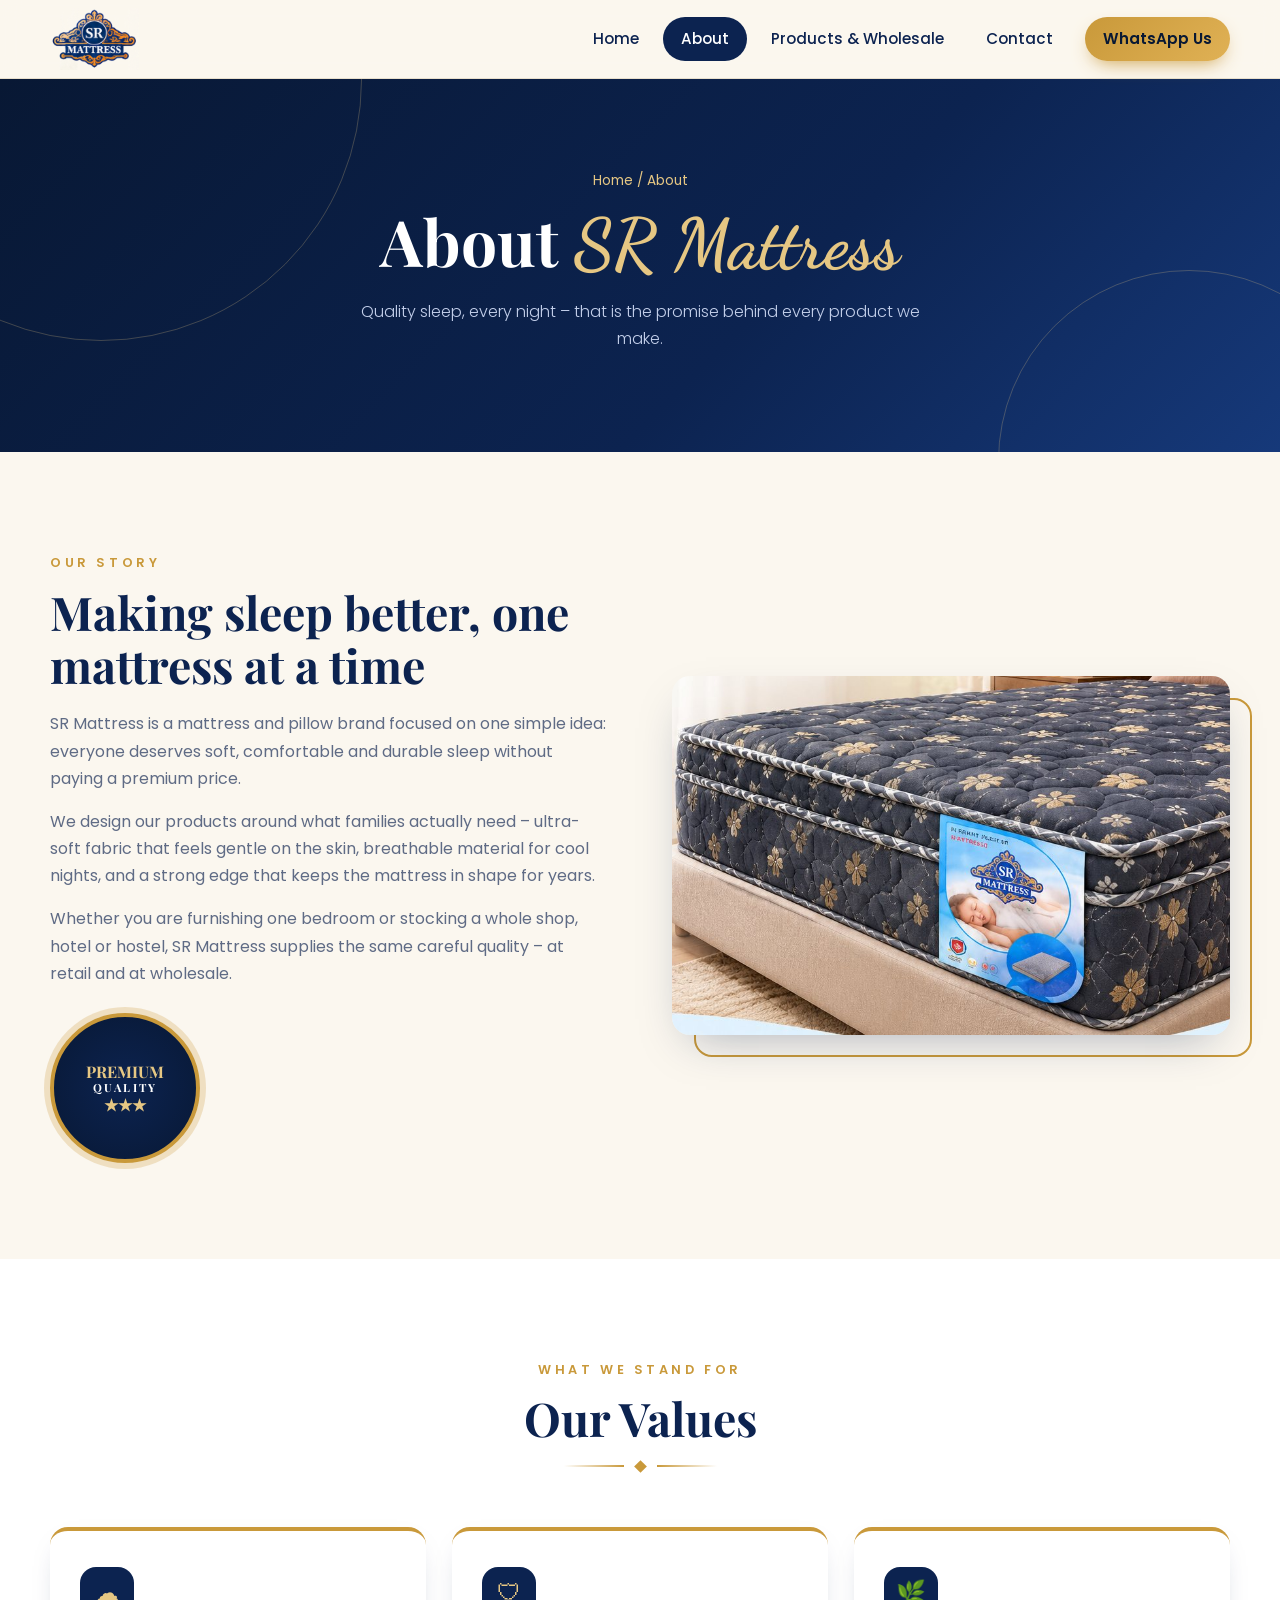
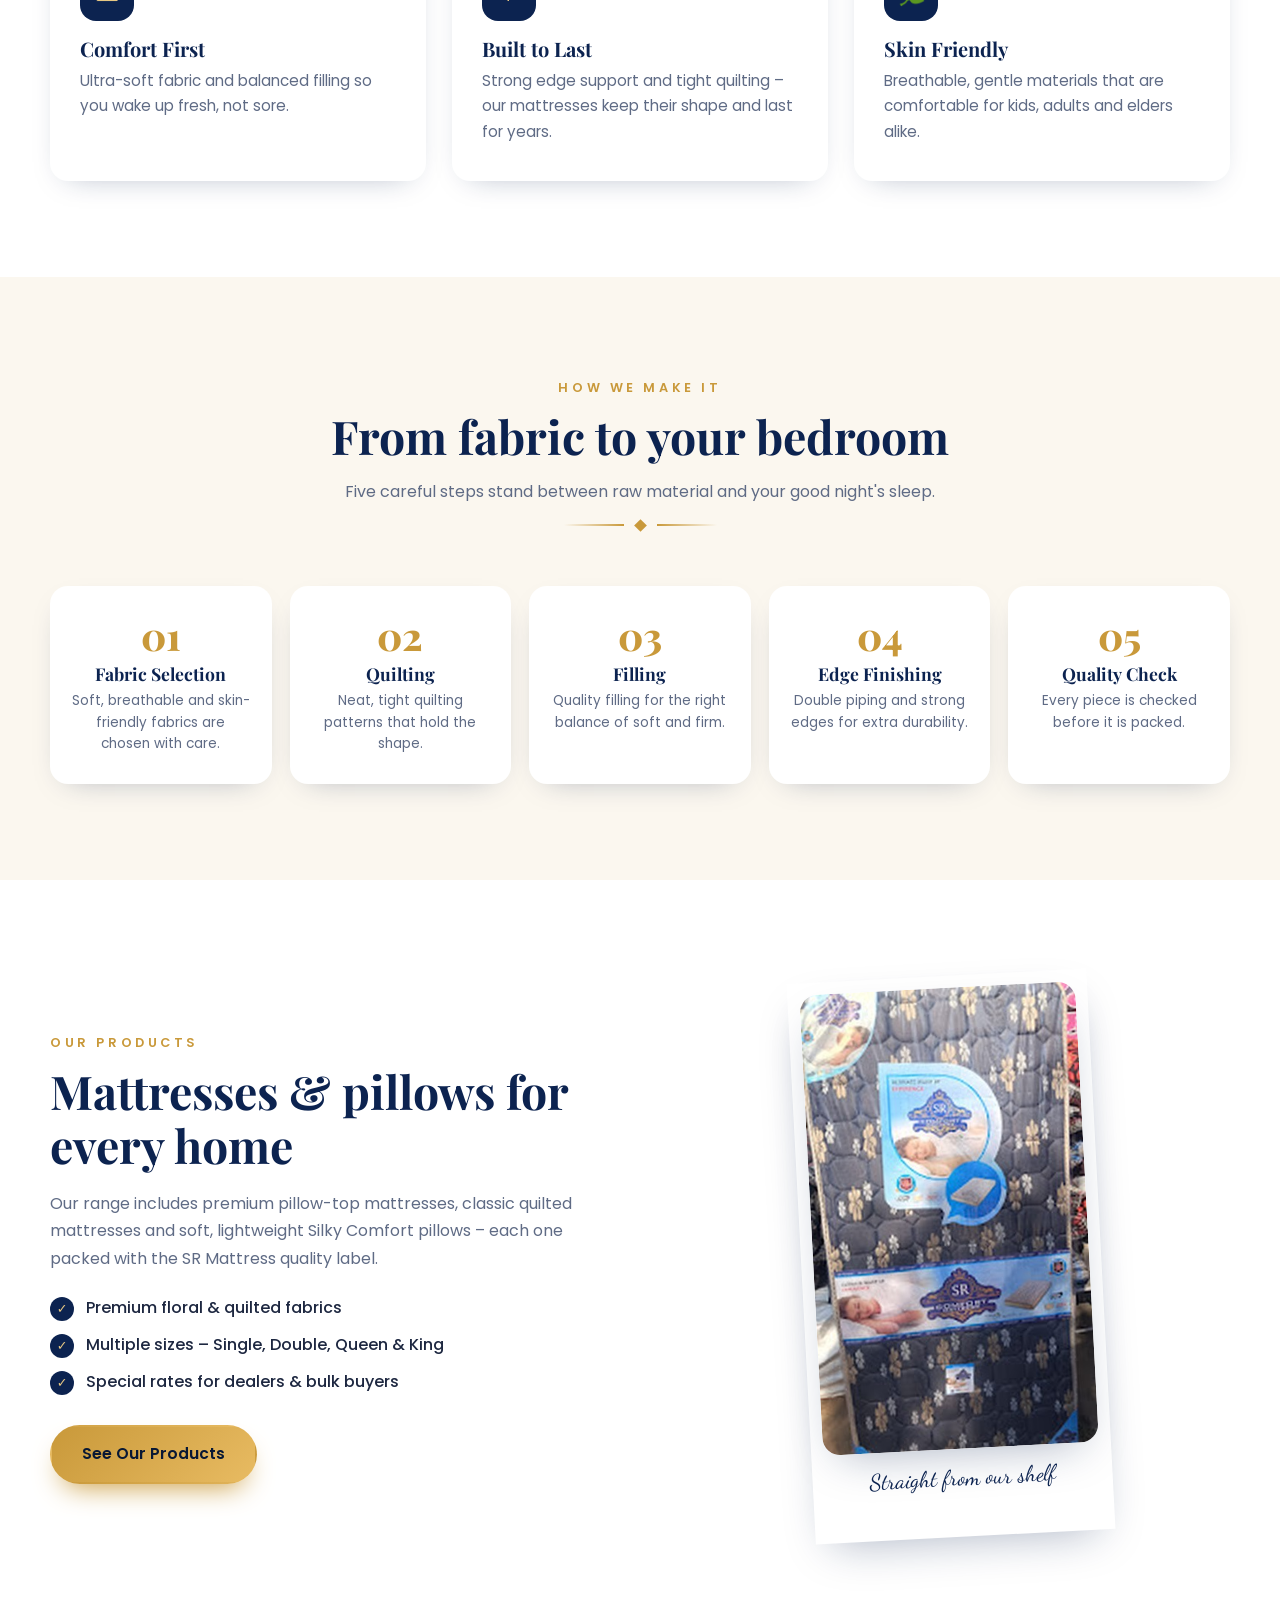
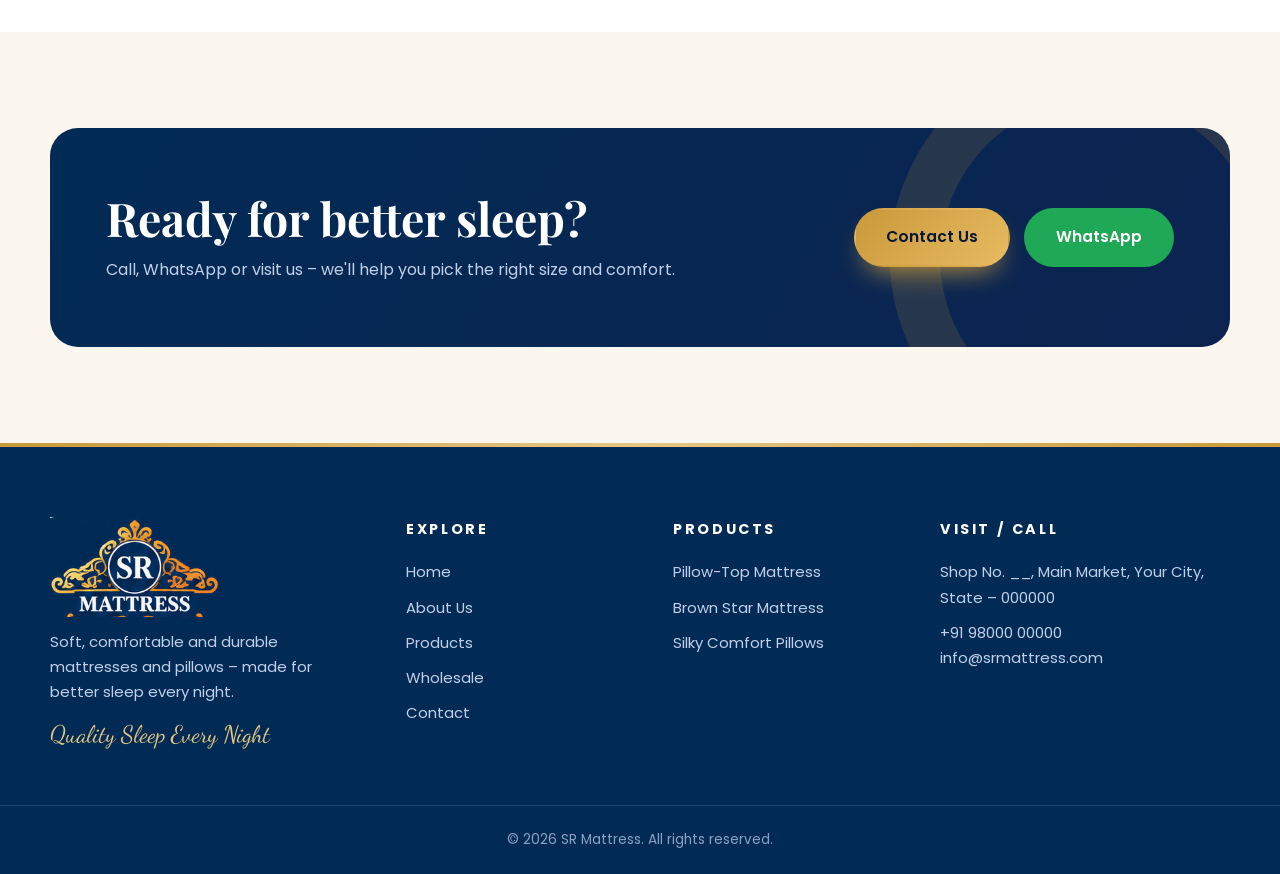
==== about.html @ 948c5c3d "FC" ====
<!DOCTYPE html>
<html lang="en">
 <head>
  <meta charset="utf-8"/>
  <meta content="width=device-width,initial-scale=1" name="viewport"/>
  <title>
   About Us &ndash; SR Mattress
  </title>
  <meta content="About SR Mattress &ndash; our story, values and how we make mattresses and pillows." name="description"/>
  <link href="style.css" rel="stylesheet"/>
 </head>
 <body>
  <header class="site-header">
   <div class="wrap nav">
    <a aria-label="SR Mattress home" class="brand" href="index.html">
     <img alt="SR Mattress" src="img/logo-light.png"/>
    </a>
    <input aria-label="Toggle menu" id="nav-toggle" type="checkbox"/>
    <label class="burger" for="nav-toggle">
     <span>
     </span>
     <span>
     </span>
     <span>
     </span>
    </label>
    <nav class="menu">
     <a href="index.html">
      Home
     </a>
     <a class="active" href="about.html">
      About
     </a>
     <a href="products.html">
      Products &amp; Wholesale
     </a>
     <a href="contact.html">
      Contact
     </a>
     <a class="cta" href="https://wa.me/919800000000?text=Hello%20SR%20Mattress" rel="noopener" target="_blank">
      WhatsApp Us
     </a>
    </nav>
   </div>
  </header>
  <section class="page-hero">
   <div class="wrap">
    <div class="crumbs">
     Home / About
    </div>
    <h1>
     About
     <span class="script" style="font-size:1.1em;color:var(--gold-soft)">
      SR Mattress
     </span>
    </h1>
    <p>
     Quality sleep, every night &ndash; that is the promise behind every product we make.
    </p>
   </div>
  </section>
  <section class="section">
   <div class="wrap split">
    <div class="reveal">
     <span class="eyebrow">
      Our Story
     </span>
     <h2>
      Making sleep better, one mattress at a time
     </h2>
     <p>
      SR Mattress is a mattress and pillow brand focused on one simple idea: everyone deserves soft, comfortable and durable sleep without paying a premium price.
     </p>
     <p>
      We design our products around what families actually need &ndash; ultra-soft fabric that feels gentle on the skin, breathable material for cool nights, and a strong edge that keeps the mattress in shape for years.
     </p>
     <p>
      Whether you are furnishing one bedroom or stocking a whole shop, hotel or hostel, SR Mattress supplies the same careful quality &ndash; at retail and at wholesale.
     </p>
     <div class="seal">
      <div>
       PREMIUM
       <span>
        QUALITY
       </span>
       &starf;&starf;&starf;
      </div>
     </div>
    </div>
    <div class="split-img reveal">
     <img alt="SR Mattress navy mattress" src="img/navy-mattress.jpg"/>
    </div>
   </div>
  </section>
  <section class="section" style="background:var(--paper)">
   <div class="wrap">
    <div class="section-head">
     <span class="eyebrow">
      What We Stand For
     </span>
     <h2>
      Our Values
     </h2>
     <div class="divider">
      <i>
      </i>
     </div>
    </div>
    <div class="values">
     <div class="value reveal">
      <div class="ic">
       ☁
      </div>
      <h3>
       Comfort First
      </h3>
      <p>
       Ultra-soft fabric and balanced filling so you wake up fresh, not sore.
      </p>
     </div>
     <div class="value reveal">
      <div class="ic">
       🛡
      </div>
      <h3>
       Built to Last
      </h3>
      <p>
       Strong edge support and tight quilting &ndash; our mattresses keep their shape and last for years.
      </p>
     </div>
     <div class="value reveal">
      <div class="ic">
       🌿
      </div>
      <h3>
       Skin Friendly
      </h3>
      <p>
       Breathable, gentle materials that are comfortable for kids, adults and elders alike.
      </p>
     </div>
    </div>
   </div>
  </section>
  <section class="section">
   <div class="wrap">
    <div class="section-head">
     <span class="eyebrow">
      How We Make It
     </span>
     <h2>
      From fabric to your bedroom
     </h2>
     <p>
      Five careful steps stand between raw material and your good night's sleep.
     </p>
     <div class="divider">
      <i>
      </i>
     </div>
    </div>
    <div class="steps">
     <div class="step reveal">
      <h3>
       Fabric Selection
      </h3>
      <p>
       Soft, breathable and skin-friendly fabrics are chosen with care.
      </p>
     </div>
     <div class="step reveal">
      <h3>
       Quilting
      </h3>
      <p>
       Neat, tight quilting patterns that hold the shape.
      </p>
     </div>
     <div class="step reveal">
      <h3>
       Filling
      </h3>
      <p>
       Quality filling for the right balance of soft and firm.
      </p>
     </div>
     <div class="step reveal">
      <h3>
       Edge Finishing
      </h3>
      <p>
       Double piping and strong edges for extra durability.
      </p>
     </div>
     <div class="step reveal">
      <h3>
       Quality Check
      </h3>
      <p>
       Every piece is checked before it is packed.
      </p>
     </div>
    </div>
   </div>
  </section>
  <section class="section" style="background:var(--paper)">
   <div class="wrap split rev">
    <div class="split-img">
     <figure class="photo-frame">
      <img alt="SR Mattress products at the shop" src="img/shop-photo.jpg"/>
      <figcaption>
       Straight from our shelf
      </figcaption>
     </figure>
    </div>
    <div class="reveal">
     <span class="eyebrow">
      Our Products
     </span>
     <h2>
      Mattresses &amp; pillows for every home
     </h2>
     <p>
      Our range includes premium pillow-top mattresses, classic quilted mattresses and soft, lightweight Silky Comfort pillows &ndash; each one packed with the SR Mattress quality label.
     </p>
     <ul class="checks">
      <li>
       Premium floral &amp; quilted fabrics
      </li>
      <li>
       Multiple sizes &ndash; Single, Double, Queen &amp; King
      </li>
      <li>
       Special rates for dealers &amp; bulk buyers
      </li>
     </ul>
     <a class="btn btn-gold" href="products.html">
      See Our Products
     </a>
    </div>
   </div>
  </section>
  <section class="section" style="padding-bottom:0">
   <div class="wrap">
    <div class="cta-band reveal">
     <div>
      <h2>
       Ready for better sleep?
      </h2>
      <p>
       Call, WhatsApp or visit us &ndash; we'll help you pick the right size and comfort.
      </p>
     </div>
     <div class="actions">
      <a class="btn btn-gold" href="contact.html">
       Contact Us
      </a>
      <a class="btn btn-wa" href="https://wa.me/919800000000" rel="noopener" target="_blank">
       WhatsApp
      </a>
     </div>
    </div>
   </div>
  </section>
  <footer class="site-footer">
   <div class="wrap foot">
    <div>
     <img alt="SR Mattress" src="img/logo-dark.png"/>
     <p>
      Soft, comfortable and durable mattresses and pillows &ndash; made for better sleep every night.
     </p>
     <div class="script-line">
      Quality Sleep Every Night
     </div>
    </div>
    <div>
     <h4>
      Explore
     </h4>
     <ul>
      <li>
       <a href="index.html">
        Home
       </a>
      </li>
      <li>
       <a href="about.html">
        About Us
       </a>
      </li>
      <li>
       <a href="products.html">
        Products
       </a>
      </li>
      <li>
       <a href="products.html#wholesale">
        Wholesale
       </a>
      </li>
      <li>
       <a href="contact.html">
        Contact
       </a>
      </li>
     </ul>
    </div>
    <div>
     <h4>
      Products
     </h4>
     <ul>
      <li>
       <a href="products.html">
        Pillow-Top Mattress
       </a>
      </li>
      <li>
       <a href="products.html">
        Brown Star Mattress
       </a>
      </li>
      <li>
       <a href="products.html">
        Silky Comfort Pillows
       </a>
      </li>
     </ul>
    </div>
    <div>
     <h4>
      Visit / Call
     </h4>
     <p>
      Shop No. __, Main Market, Your City, State &ndash; 000000
     </p>
     <p style="margin-top:10px">
      <a href="tel:+919800000000">
       +91 98000 00000
      </a>
      <br/>
      <a href="mailto:info@srmattress.com">
       info@srmattress.com
      </a>
     </p>
    </div>
   </div>
   <div class="copy">
    &copy; 2026 SR Mattress. All rights reserved.
   </div>
  </footer>
 </body>
</html>
---- style.css ----
@import url('https://fonts.googleapis.com/css2?family=Dancing+Script:wght@600;700&family=Playfair+Display:wght@600;700;800&family=Poppins:wght@300;400;500;600&display=swap');

:root
{
        --navy:#0c2350;
        --navy-deep:#012b55;
        --navy-ink:#081834;
        --gold:#c9993a;
        --gold-soft:#e6c783;
        --cream:#fbf7ef;
        --paper:#ffffff;
        --text:#1d2740;
        --muted:#5f6b85;
        --line:#e8dfcc;
        --radius:18px;
        --shadow:0 18px 45px -18px rgba(12,35,80,.35);
        --head:'Playfair Display',Georgia,serif;
        --script:'Dancing Script',cursive;
        --body:'Poppins',system-ui,sans-serif;
}
*
{
        box-sizing:border-box;
        margin:0;
        padding:0;
}
html
{
        scroll-behavior:smooth;
}
body
{
        font-family:var(--body);
        color:var(--text);
        background:var(--cream);
        line-height:1.7;
        -webkit-font-smoothing:antialiased;
}
img,video
{
        max-width:100%;
        display:block;
}
a
{
        color:inherit;
        text-decoration:none;
}
ul
{
        list-style:none;
}
.wrap
{
        width:min(1180px,100% - 40px);
        margin-inline:auto;
}
/* ---------- Header / Nav (checkbox hack, no JS) ---------- */
.site-header
{
        position:sticky;
        top:0;
        z-index:50;
        background:rgba(251,247,239,.94);
        backdrop-filter:blur(10px);
        border-bottom:1px solid var(--line);
}
.nav
{
        display:flex;
        align-items:center;
        justify-content:space-between;
        height:78px;
}
.brand img
{
        height:62px;
        width:auto;
}
.menu
{
        display:flex;
        align-items:center;
        gap:6px;
}
.menu a
{
        padding:9px 18px;
        border-radius:99px;
        font-weight:500;
        font-size:.95rem;
        color:var(--navy);
        transition:.25s;
}
.menu a:hover
{
        background:rgba(201,153,58,.15);
}
.menu a.active
{
        background:var(--navy);
        color:#fff;
}
.menu a.cta
{
        background:linear-gradient(135deg,var(--gold),#e0b155);
        color:var(--navy-ink);
        font-weight:600;
        margin-left:8px;
        box-shadow:0 8px 20px -8px var(--gold);
}
.menu a.cta:hover
{
        transform:translateY(-2px);
}
#nav-toggle
{
        display:none;
}
.burger
{
        display:none;
        cursor:pointer;
        width:44px;
        height:44px;
        border-radius:12px;
        background:var(--navy);
        align-items:center;
        justify-content:center;
        flex-direction:column;
        gap:5px;
}
.burger span
{
        width:22px;
        height:2px;
        background:#fff;
        border-radius:2px;
        transition:.3s;
}
/* ---------- Buttons ---------- */
.btn
{
        display:inline-flex;
        align-items:center;
        gap:10px;
        padding:14px 30px;
        border-radius:99px;
        font-weight:600;
        font-size:.97rem;
        transition:.3s;
        border:2px solid transparent;
        cursor:pointer;
        font-family:var(--body);
}
.btn-gold
{
        background:linear-gradient(135deg,var(--gold),#e8bb62);
        color:var(--navy-ink);
        box-shadow:0 14px 28px -12px var(--gold);
}
.btn-gold:hover
{
        transform:translateY(-3px);
        box-shadow:0 20px 32px -12px var(--gold);
}
.btn-ghost
{
        border-color:rgba(255,255,255,.7);
        color:#fff;
}
.btn-ghost:hover
{
        background:#fff;
        color:var(--navy);
}
.btn-navy
{
        background:var(--navy);
        color:#fff;
}
.btn-navy:hover
{
        background:var(--navy-ink);
        transform:translateY(-3px);
}
.btn-wa
{
        background:#1fa855;
        color:#fff;
}
.btn-wa:hover
{
        background:#17924a;
        transform:translateY(-3px);
}
/* ---------- Typography helpers ---------- */
.eyebrow
{
        font-size:.8rem;
        letter-spacing:.28em;
        text-transform:uppercase;
        font-weight:600;
        color:var(--gold);
}
h1,h2,h3
{
        font-family:var(--head);
        color:var(--navy);
        line-height:1.15;
}
h2
{
        font-size:clamp(1.9rem,4vw,2.9rem);
}
.script
{
        font-family:var(--script);
        color:var(--gold);
        font-weight:700;
}
.section
{
        padding:96px 0;
}
.section-head
{
        text-align:center;
        max-width:680px;
        margin:0 auto 56px;
}
.section-head h2
{
        margin:10px 0 14px;
}
.section-head p
{
        color:var(--muted);
}
.divider
{
        display:flex;
        align-items:center;
        justify-content:center;
        gap:12px;
        margin-top:16px;
}
.divider::before,.divider::after
{
        content:"";
        width:60px;
        height:2px;
        background:linear-gradient(90deg,transparent,var(--gold));
}
.divider::after
{
        transform:scaleX(-1);
}
.divider i
{
        width:9px;
        height:9px;
        background:var(--gold);
        transform:rotate(45deg);
}
/* ---------- HOME: video hero ---------- */
.hero
{
        position:relative;
        min-height:calc(100svh - 78px);
        display:flex;
        align-items:center;
        overflow:hidden;
        background:var(--navy-ink);
        color:#fff;
}
.hero video
{
        position:absolute;
        inset:0;
        width:100%;
        height:100%;
        object-fit:cover;
        transform:scale(1.55);
        transform-origin:50% 100%;
}
.hero::after
{
        content:"";
        position:absolute;
        inset:0;
        background:
  linear-gradient(90deg,rgba(8,24,52,.88) 0%,rgba(8,24,52,.52) 50%,rgba(8,24,52,.12) 100%),
  linear-gradient(0deg,rgba(8,24,52,.85) 0%,transparent 35%);
}
.hero .wrap
{
        position:relative;
        z-index:2;
        padding:70px 0 110px;
}
.hero h1
{
        color:#fff;
        font-size:clamp(2.6rem,6.4vw,5rem);
        max-width:760px;
        margin:16px 0 18px;
        font-weight:800;
}
.hero h1 em
{
        font-family:var(--script);
        font-style:normal;
        color:var(--gold-soft);
        font-weight:700;
        font-size:1.12em;
}
.hero p.lead
{
        max-width:540px;
        font-size:1.1rem;
        color:#dbe3f5;
        font-weight:300;
}
.hero .actions
{
        display:flex;
        gap:16px;
        flex-wrap:wrap;
        margin-top:34px;
}
.tags
{
        display:flex;
        gap:10px;
        flex-wrap:wrap;
        margin-top:38px;
}
.tags span
{
        padding:7px 18px;
        border:1px solid rgba(230,199,131,.55);
        border-radius:99px;
        font-size:.78rem;
        letter-spacing:.2em;
        text-transform:uppercase;
        color:var(--gold-soft);
        backdrop-filter:blur(4px);
}
.scroll-cue
{
        position:absolute;
        z-index:2;
        bottom:26px;
        left:50%;
        translate:-50% 0;
        width:26px;
        height:44px;
        border:2px solid rgba(255,255,255,.6);
        border-radius:20px;
}
.scroll-cue::after
{
        content:"";
        position:absolute;
        left:50%;
        top:8px;
        width:4px;
        height:8px;
        margin-left:-2px;
        border-radius:4px;
        background:#fff;
        animation:cue 1.6s infinite;
}
@keyframes cue{
        0%
    {
            opacity:0;
            transform:translateY(0);
    }
    30%
    {
            opacity:1;
    }
    100%{
        opacity:0;
        transform:translateY(16px);
}
}
.hero .wrap>*
{
        animation:rise .9s both;
}
.hero .wrap>*:nth-child(2)
{
        animation-delay:.12s;
}
.hero .wrap>*:nth-child(3)
{
        animation-delay:.24s;
}
.hero .wrap>*:nth-child(4)
{
        animation-delay:.36s;
}
.hero .wrap>*:nth-child(5)
{
        animation-delay:.48s;
}
@keyframes rise
{
        from
    {
            opacity:0;
            transform:translateY(28px);
    }
    to
    {
            opacity:1;
            transform:none;
    }
}
/* feature strip */
.features
{
        margin-top:-58px;
        position:relative;
        z-index:5;
}
.features ul
{
        display:grid;
        grid-template-columns:repeat(4,1fr);
        background:var(--paper);
        border-radius:var(--radius);
        box-shadow:var(--shadow);
        overflow:hidden;
}
.features li
{
        padding:30px 22px;
        text-align:center;
        border-right:1px solid var(--line);
        transition:.3s;
}
.features li:last-child
{
        border:0;
}
.features li:hover
{
        background:var(--navy);
        color:#fff;
}
.features li:hover h3
{
        color:#fff;
}
.features li:hover svg
{
        stroke:var(--gold-soft);
}
.features svg
{
        width:46px;
        height:46px;
        stroke:var(--navy);
        fill:none;
        stroke-width:1.5;
        stroke-linecap:round;
        stroke-linejoin:round;
        margin:0 auto 10px;
        transition:.3s;
}
.features h3
{
        font-size:1.05rem;
        font-family:var(--body);
        font-weight:600;
}
.features p
{
        font-size:.85rem;
        color:var(--muted);
        transition:.3s;
}
.features li:hover p
{
        color:#c9d4ee;
}
/* split blocks */
.split
{
        display:grid;
        grid-template-columns:1fr 1fr;
        gap:64px;
        align-items:center;
}
.split.rev .split-img
{
        order:2;
}
.split-img
{
        position:relative;
}
.split-img img
{
        border-radius:var(--radius);
        box-shadow:var(--shadow);
        width:100%;
}
.split-img::before
{
        content:"";
        position:absolute;
        inset:22px -22px -22px 22px;
        border:2px solid var(--gold);
        border-radius:var(--radius);
        z-index:-1;
}
.split.rev .split-img::before
{
        inset:22px 22px -22px -22px;
}
.split h2
{
        margin:10px 0 18px;
}
.split p
{
        color:var(--muted);
        margin-bottom:16px;
}
.checks
{
        margin:22px 0 30px;
        display:grid;
        gap:10px;
}
.checks li
{
        display:flex;
        gap:12px;
        align-items:flex-start;
        font-weight:500;
}
.checks li::before
{
        content:"✓";
        flex:none;
        width:24px;
        height:24px;
        border-radius:50%;
        background:var(--navy);
        color:var(--gold-soft);
        font-size:.8rem;
        display:grid;
        place-items:center;
        margin-top:3px;
}
/* detail band */
.band
{
        background:var(--navy-ink);
        color:#fff;
        position:relative;
        overflow:hidden;
}
.band h2,.band .eyebrow
{
        color:#fff;
}
.band .eyebrow
{
        color:var(--gold-soft);
}
.band .section-head p
{
        color:#b7c3e0;
}
.duo
{
        display:grid;
        grid-template-columns:1fr 1fr;
        gap:26px;
}
.duo figure
{
        position:relative;
        border-radius:var(--radius);
        overflow:hidden;
        aspect-ratio:16/11;
}
.duo img
{
        width:100%;
        height:100%;
        object-fit:cover;
        transition:transform .8s;
}
.duo figure:hover img
{
        transform:scale(1.08);
}
.duo figcaption
{
        position:absolute;
        left:0;
        right:0;
        bottom:0;
        padding:60px 26px 22px;
        background:linear-gradient(0deg,rgba(8,24,52,.92),transparent);
}
.duo figcaption b
{
        display:block;
        font-family:var(--head);
        font-size:1.4rem;
}
.duo figcaption span
{
        font-size:.9rem;
        color:var(--gold-soft);
}
/* ---------- PRODUCT CARDS (hover = CSS only) ---------- */
.grid3
{
        display:grid;
        grid-template-columns:repeat(3,1fr);
        gap:30px;
}
.pcard
{
        position:relative;
        border-radius:var(--radius);
        overflow:hidden;
        background:var(--paper);
        box-shadow:0 10px 30px -16px rgba(12,35,80,.4);
        transition:transform .4s,box-shadow .4s;
        outline:none;
        isolation:isolate;
}
.pcard:hover,.pcard:focus-within
{
        transform:translateY(-8px);
        box-shadow:var(--shadow);
}
.pcard .pimg
{
        aspect-ratio:5/4;
        overflow:hidden;
        position:relative;
}
.pcard .pimg img
{
        width:100%;
        height:100%;
        object-fit:cover;
        transition:transform .8s;
}
.pcard:hover .pimg img
{
        transform:scale(1.1);
}
.badge
{
        position:absolute;
        top:16px;
        left:16px;
        z-index:2;
        background:var(--gold);
        color:var(--navy-ink);
        font-size:.72rem;
        font-weight:700;
        letter-spacing:.12em;
        text-transform:uppercase;
        padding:5px 14px;
        border-radius:99px;
}
.pbody
{
        padding:22px 24px 26px;
}
.pbody h3
{
        font-size:1.3rem;
        margin-bottom:4px;
}
.pbody .sub
{
        font-size:.88rem;
        color:var(--muted);
}
.pbody .from
{
        margin-top:14px;
        display:flex;
        align-items:baseline;
        gap:8px;
        border-top:1px dashed var(--line);
        padding-top:14px;
}
.pbody .from small
{
        color:var(--muted);
        font-size:.8rem;
}
.pbody .from b
{
        font-family:var(--head);
        font-size:1.5rem;
        color:var(--navy);
}
.pbody .hint
{
        margin-left:auto;
        font-size:.75rem;
        color:var(--gold);
        font-weight:600;
        letter-spacing:.06em;
        text-transform:uppercase;
}
/* overlay with full price details */
.pdetail
{
        position:absolute;
        inset:0;
        z-index:3;
        background:linear-gradient(160deg,rgba(12,35,80,.97),rgba(1,43,85,.98));
        color:#fff;
        padding:26px 26px 24px;
        display:flex;
        flex-direction:column;
        opacity:0;
        transform:translateY(24px);
        visibility:hidden;
        transition:.45s cubic-bezier(.2,.8,.2,1);
}
.pcard:hover .pdetail,.pcard:focus-within .pdetail
{
        opacity:1;
        transform:none;
        visibility:visible;
}
.pdetail h4
{
        font-family:var(--head);
        font-size:1.3rem;
        color:var(--gold-soft);
        margin-bottom:2px;
}
.pdetail .spec
{
        font-size:.82rem;
        color:#b9c6e4;
        margin-bottom:14px;
}
.ptable
{
        width:100%;
        border-collapse:collapse;
        font-size:.9rem;
}
.ptable th
{
        font-weight:500;
        text-align:left;
        font-size:.72rem;
        letter-spacing:.14em;
        text-transform:uppercase;
        color:var(--gold-soft);
        padding:6px 0;
        border-bottom:1px solid rgba(255,255,255,.25);
}
.ptable th:last-child,.ptable td:last-child
{
        text-align:right;
}
.ptable td
{
        padding:7px 0;
        border-bottom:1px solid rgba(255,255,255,.1);
}
.ptable td:last-child
{
        font-weight:600;
        font-size:1rem;
}
.wsale
{
        margin-top:14px;
        padding:11px 14px;
        border-radius:12px;
        background:rgba(201,153,58,.18);
        border:1px solid rgba(230,199,131,.4);
        font-size:.85rem;
}
.wsale b
{
        color:var(--gold-soft);
}
.pdetail .btn
{
        margin-top:auto;
        justify-content:center;
        padding:11px 20px;
        font-size:.9rem;
}
.note
{
        text-align:center;
        color:var(--muted);
        font-size:.85rem;
        margin-top:34px;
}
/* ---------- CTA ---------- */
.cta-band
{
        background:linear-gradient(120deg,var(--navy-deep),var(--navy));
        color:#fff;
        border-radius:28px;
        padding:64px 56px;
        display:flex;
        align-items:center;
        justify-content:space-between;
        gap:36px;
        flex-wrap:wrap;
        position:relative;
        overflow:hidden;
}
.cta-band::before
{
        content:"";
        position:absolute;
        right:-80px;
        top:-80px;
        width:320px;
        height:320px;
        border-radius:50%;
        border:50px solid rgba(201,153,58,.15);
}
.cta-band h2
{
        color:#fff;
        max-width:560px;
}
.cta-band h2 .script
{
        font-size:1.15em;
}
.cta-band p
{
        color:#c3cfea;
        margin-top:10px;
}
.cta-band .actions
{
        display:flex;
        gap:14px;
        flex-wrap:wrap;
        position:relative;
}
/* ---------- Inner page hero ---------- */
.page-hero
{
        background:linear-gradient(135deg,var(--navy-ink),var(--navy) 60%,#16397a);
        color:#fff;
        padding:90px 0 100px;
        text-align:center;
        position:relative;
        overflow:hidden;
}
.page-hero::before,.page-hero::after
{
        content:"";
        position:absolute;
        border-radius:50%;
        border:1px solid rgba(230,199,131,.25);
}
.page-hero::before
{
        width:520px;
        height:520px;
        left:-160px;
        top:-260px;
}
.page-hero::after
{
        width:380px;
        height:380px;
        right:-100px;
        bottom:-200px;
}
.page-hero h1
{
        color:#fff;
        font-size:clamp(2.3rem,5.5vw,4rem);
        margin:12px 0;
}
.page-hero p
{
        max-width:600px;
        margin:0 auto;
        color:#c3cfea;
        font-weight:300;
}
.crumbs
{
        font-size:.85rem;
        color:var(--gold-soft);
        margin-bottom:6px;
}
/* ---------- About ---------- */
.steps
{
        display:grid;
        grid-template-columns:repeat(5,1fr);
        gap:18px;
        counter-reset:s;
}
.step
{
        background:var(--paper);
        border-radius:var(--radius);
        padding:30px 20px;
        text-align:center;
        box-shadow:0 10px 30px -18px rgba(12,35,80,.4);
        position:relative;
        transition:.35s;
        counter-increment:s;
}
.step:hover
{
        transform:translateY(-8px);
        background:var(--navy);
        color:#fff;
}
.step:hover h3
{
        color:var(--gold-soft);
}
.step:hover p
{
        color:#c3cfea;
}
.step::before
{
        content:"0" counter(s);
        display:block;
        font-family:var(--head);
        font-size:2.4rem;
        font-weight:800;
        color:var(--gold);
        line-height:1;
        margin-bottom:10px;
}
.step h3
{
        font-size:1.1rem;
        margin-bottom:6px;
        transition:.3s;
}
.step p
{
        font-size:.85rem;
        color:var(--muted);
        line-height:1.55;
        transition:.3s;
}
.values
{
        display:grid;
        grid-template-columns:repeat(3,1fr);
        gap:26px;
}
.value
{
        padding:36px 30px;
        background:var(--paper);
        border-radius:var(--radius);
        border-top:4px solid var(--gold);
        box-shadow:0 10px 30px -18px rgba(12,35,80,.4);
        transition:.35s;
}
.value:hover
{
        transform:translateY(-6px);
        box-shadow:var(--shadow);
}
.value .ic
{
        width:54px;
        height:54px;
        border-radius:16px;
        background:var(--navy);
        color:var(--gold-soft);
        display:grid;
        place-items:center;
        font-size:1.5rem;
        margin-bottom:16px;
}
.value h3
{
        font-size:1.25rem;
        margin-bottom:8px;
}
.value p
{
        color:var(--muted);
        font-size:.95rem;
}
.photo-frame
{
        max-width:300px;
        margin-inline:auto;
        padding:12px 12px 40px;
        background:#fff;
        box-shadow:var(--shadow);
        rotate:-3deg;
        transition:.4s;
}
.photo-frame:hover
{
        rotate:0deg;
        scale:1.04;
}
.photo-frame img
{
        width:100%;
}
.photo-frame figcaption
{
        text-align:center;
        font-family:var(--script);
        font-size:1.4rem;
        color:var(--navy);
        margin-top:10px;
}
.seal
{
        display:grid;
        place-items:center;
        width:150px;
        height:150px;
        border-radius:50%;
        background:radial-gradient(circle,var(--navy),var(--navy-ink));
        border:4px solid var(--gold);
        color:var(--gold-soft);
        text-align:center;
        font-family:var(--head);
        font-weight:700;
        line-height:1.2;
        box-shadow:0 0 0 6px rgba(201,153,58,.25);
        margin-top:26px;
}
.seal span
{
        font-size:.7rem;
        letter-spacing:.2em;
        display:block;
        color:#fff;
}
/* ---------- Wholesale ---------- */
.ws-grid
{
        display:grid;
        grid-template-columns:repeat(4,1fr);
        gap:22px;
}
.ws
{
        padding:30px 24px;
        border-radius:var(--radius);
        background:var(--paper);
        text-align:center;
        box-shadow:0 10px 30px -18px rgba(12,35,80,.4);
        transition:.35s;
        border-bottom:4px solid transparent;
}
.ws:hover
{
        transform:translateY(-6px);
        border-color:var(--gold);
}
.ws .ic
{
        font-size:2rem;
        margin-bottom:8px;
}
.ws h3
{
        font-size:1.1rem;
        margin-bottom:6px;
}
.ws p
{
        font-size:.88rem;
        color:var(--muted);
}
.tiers
{
        display:grid;
        grid-template-columns:repeat(3,1fr);
        gap:26px;
        align-items:stretch;
}
.tier
{
        background:var(--paper);
        border-radius:var(--radius);
        padding:38px 30px;
        text-align:center;
        border:2px solid var(--line);
        transition:.35s;
        position:relative;
}
.tier:hover
{
        transform:translateY(-8px);
        box-shadow:var(--shadow);
}
.tier.hot
{
        background:linear-gradient(160deg,var(--navy),var(--navy-deep));
        color:#fff;
        border-color:var(--gold);
}
.tier.hot h3,.tier.hot .big
{
        color:#fff;
}
.tier .qty
{
        font-size:.8rem;
        letter-spacing:.2em;
        text-transform:uppercase;
        color:var(--gold);
        font-weight:600;
}
.tier h3
{
        margin:8px 0 4px;
        font-size:1.5rem;
}
.tier .big
{
        font-family:var(--head);
        font-size:2.7rem;
        font-weight:800;
        color:var(--navy);
        line-height:1.1;
        margin:14px 0 2px;
}
.tier small
{
        color:var(--muted);
}
.tier.hot small
{
        color:#b9c6e4;
}
.tier ul
{
        margin:22px 0 26px;
        display:grid;
        gap:8px;
        font-size:.92rem;
        text-align:left;
}
.tier li::before
{
        content:"✓ ";
        color:var(--gold);
        font-weight:700;
}
.tier .ribbon
{
        position:absolute;
        top:-14px;
        left:50%;
        translate:-50% 0;
        background:var(--gold);
        color:var(--navy-ink);
        font-size:.72rem;
        font-weight:700;
        letter-spacing:.14em;
        text-transform:uppercase;
        padding:5px 18px;
        border-radius:99px;
}
/* ---------- Contact ---------- */
.contact-grid
{
        display:grid;
        grid-template-columns:.9fr 1.1fr;
        gap:44px;
        align-items:start;
}
.info-card
{
        background:linear-gradient(160deg,var(--navy),var(--navy-deep));
        color:#fff;
        border-radius:var(--radius);
        padding:44px 36px;
        box-shadow:var(--shadow);
        position:relative;
        overflow:hidden;
}
.info-card::after
{
        content:"";
        position:absolute;
        right:-70px;
        bottom:-70px;
        width:220px;
        height:220px;
        border-radius:50%;
        border:36px solid rgba(201,153,58,.15);
}
.info-card h2
{
        color:#fff;
        font-size:1.9rem;
        margin-bottom:6px;
}
.info-card>p
{
        color:#c3cfea;
        margin-bottom:26px;
}
.info-item
{
        display:flex;
        gap:16px;
        margin-bottom:22px;
        position:relative;
        z-index:1;
}
.info-item .ic
{
        flex:none;
        width:48px;
        height:48px;
        border-radius:14px;
        background:rgba(230,199,131,.16);
        display:grid;
        place-items:center;
        font-size:1.3rem;
}
.info-item b
{
        display:block;
        color:var(--gold-soft);
        font-size:.78rem;
        letter-spacing:.16em;
        text-transform:uppercase;
}
.info-item span,.info-item a
{
        color:#fff;
        font-size:.98rem;
}
.info-item a:hover
{
        color:var(--gold-soft);
}
.form-card
{
        background:var(--paper);
        border-radius:var(--radius);
        padding:44px 40px;
        box-shadow:var(--shadow);
}
.form-card h2
{
        font-size:1.9rem;
        margin-bottom:6px;
}
.form-card>p
{
        color:var(--muted);
        margin-bottom:26px;
}
.row2
{
        display:grid;
        grid-template-columns:1fr 1fr;
        gap:18px;
}
.field
{
        margin-bottom:18px;
}
.field label
{
        display:block;
        font-size:.82rem;
        font-weight:600;
        color:var(--navy);
        margin-bottom:6px;
        letter-spacing:.03em;
}
.field input,.field select,.field textarea
{
        width:100%;
        padding:14px 16px;
        border:1.5px solid var(--line);
        border-radius:12px;
        font:inherit;
        font-size:.95rem;
        background:var(--cream);
        color:var(--text);
        transition:.25s;
}
.field textarea
{
        min-height:130px;
        resize:vertical;
}
.field input:focus,.field select:focus,.field textarea:focus
{
        outline:none;
        border-color:var(--gold);
        background:#fff;
        box-shadow:0 0 0 4px rgba(201,153,58,.18);
}
.faq details
{
        background:var(--paper);
        border-radius:14px;
        margin-bottom:14px;
        box-shadow:0 8px 24px -18px rgba(12,35,80,.5);
        overflow:hidden;
}
.faq summary
{
        cursor:pointer;
        padding:20px 26px;
        font-weight:600;
        color:var(--navy);
        list-style:none;
        display:flex;
        justify-content:space-between;
        gap:16px;
}
.faq summary::-webkit-details-marker
{
        display:none;
}
.faq summary::after
{
        content:"+";
        font-size:1.4rem;
        color:var(--gold);
        line-height:1;
        transition:.3s;
}
.faq details[open] summary::after
{
        rotate:45deg;
}
.faq details p
{
        padding:0 26px 22px;
        color:var(--muted);
}
/* ---------- Footer ---------- */
.site-footer
{
        background:var(--navy-deep);
        color:#c3cfea;
        padding:74px 0 0;
        margin-top:96px;
        position:relative;
}
.site-footer::before
{
        content:"";
        position:absolute;
        left:0;
        right:0;
        top:0;
        height:4px;
        background:linear-gradient(90deg,var(--gold),var(--gold-soft),var(--gold));
}
.foot
{
        display:grid;
        grid-template-columns:1.4fr 1fr 1fr 1.3fr;
        gap:44px;
        padding-bottom:50px;
}
.foot img
{
        height:100px;
        width:auto;
        margin-bottom:12px;
}
.foot h4
{
        font-family:var(--body);
        color:#fff;
        font-size:.9rem;
        letter-spacing:.18em;
        text-transform:uppercase;
        margin-bottom:18px;
}
.foot li
{
        margin-bottom:10px;
        font-size:.93rem;
}
.foot a:hover
{
        color:var(--gold-soft);
}
.foot p
{
        font-size:.93rem;
}
.copy
{
        border-top:1px solid rgba(255,255,255,.12);
        padding:22px 0;
        text-align:center;
        font-size:.85rem;
        color:#8fa0c6;
}
.script-line
{
        font-family:var(--script);
        font-size:1.5rem;
        color:var(--gold-soft);
        margin-top:10px;
}
/* ---------- Scroll reveal (pure CSS, modern browsers) ---------- */
@supports (animation-timeline:view())
{
        .reveal
    {
            animation:rise linear both;
            animation-timeline:view();
            animation-range:entry 0% entry 35%;
    }
}
/* ---------- Responsive ---------- */
@media (max-width:1020px)
{
        .grid3
    {
            grid-template-columns:repeat(2,1fr);
    }
    .steps
    {
            grid-template-columns:repeat(3,1fr);
    }
    .ws-grid
    {
            grid-template-columns:repeat(2,1fr);
    }
    .foot
    {
            grid-template-columns:1fr 1fr;
    }
}
@media (max-width:860px)
{
        .burger
    {
            display:flex;
    }
    .menu
    {
            position:absolute;
            left:0;
            right:0;
            top:78px;
            background:var(--cream);
            flex-direction:column;
            align-items:stretch;
            padding:0 20px;
            max-height:0;
            overflow:hidden;
            transition:max-height .4s,padding .4s;
            border-bottom:1px solid var(--line);
    }
    .menu a
    {
            padding:14px 18px;
            border-radius:12px;
    }
    .menu a.cta
    {
            margin:8px 0 0;
            text-align:center;
            justify-content:center;
    }
    #nav-toggle:checked~.menu
    {
            max-height:420px;
            padding:12px 20px 22px;
    }
    #nav-toggle:checked~.burger span:nth-child(1)
    {
            transform:translateY(7px) rotate(45deg);
    }
    #nav-toggle:checked~.burger span:nth-child(2)
    {
            opacity:0;
    }
    #nav-toggle:checked~.burger span:nth-child(3)
    {
            transform:translateY(-7px) rotate(-45deg);
    }
    .section
    {
            padding:70px 0;
    }
    .split,.split.rev,.contact-grid,.duo,.tiers,.values
    {
            grid-template-columns:1fr;
    }
    .split
    {
            gap:44px;
    }
    .split.rev .split-img
    {
            order:0;
    }
    .features ul
    {
            grid-template-columns:repeat(2,1fr);
    }
    .features li:nth-child(2)
    {
            border-right:0;
    }
    .features li:nth-child(-n+2)
    {
            border-bottom:1px solid var(--line);
    }
    .cta-band
    {
            padding:44px 28px;
    }
    .hero video
    {
            transform:scale(1.3);
    }
}
@media (max-width:620px)
{
        .grid3,.steps,.ws-grid,.row2,.foot
    {
            grid-template-columns:1fr;
    }
    .form-card,.info-card
    {
            padding:32px 24px;
    }
    .hero .wrap
    {
            padding-bottom:130px;
    }
}
/* touch screens have no hover -> always show price details under the card */
@media (hover:none)
{
        .pdetail
    {
            position:static;
            opacity:1;
            visibility:visible;
            transform:none;
            border-top:3px solid var(--gold);
    }
    .pcard .pbody .hint
    {
            display:none;
    }
}
@media (prefers-reduced-motion:reduce)
{
        *
    {
            animation:none!important;
            transition:none!important;
    }
}
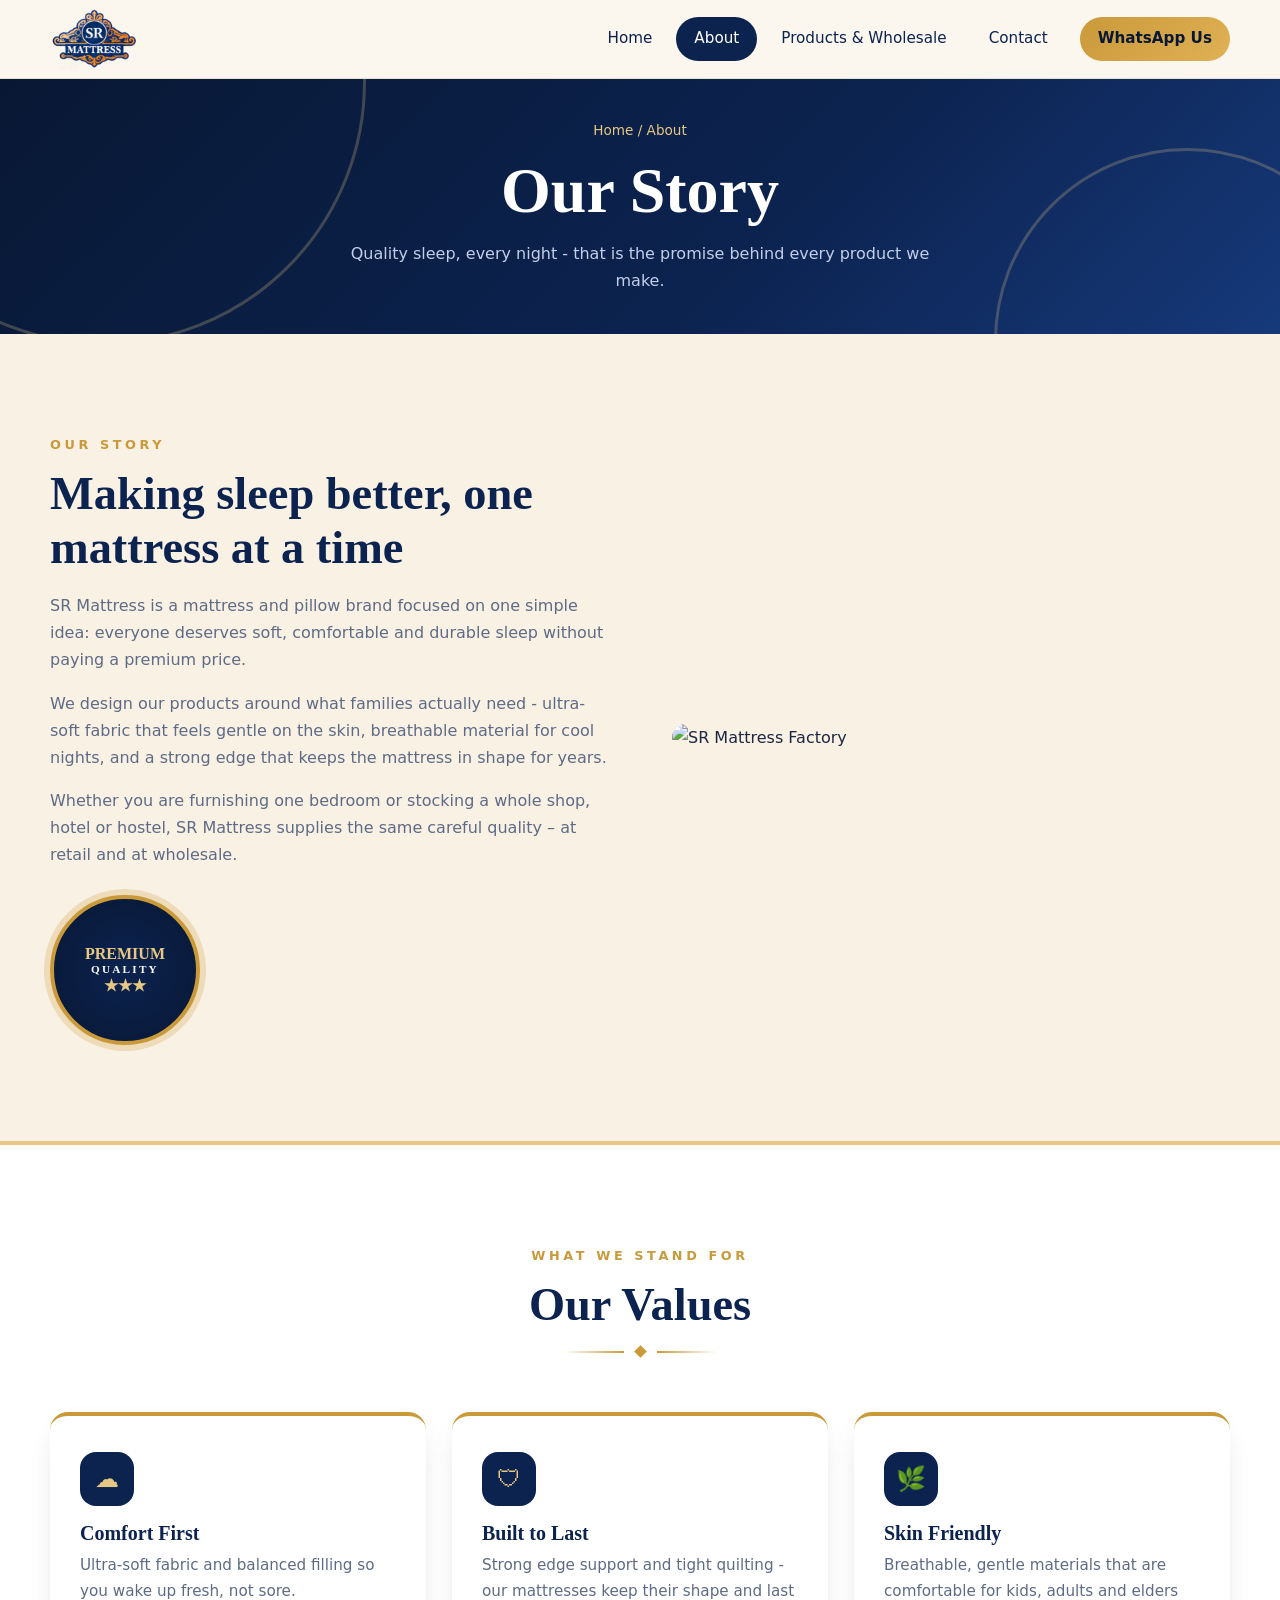
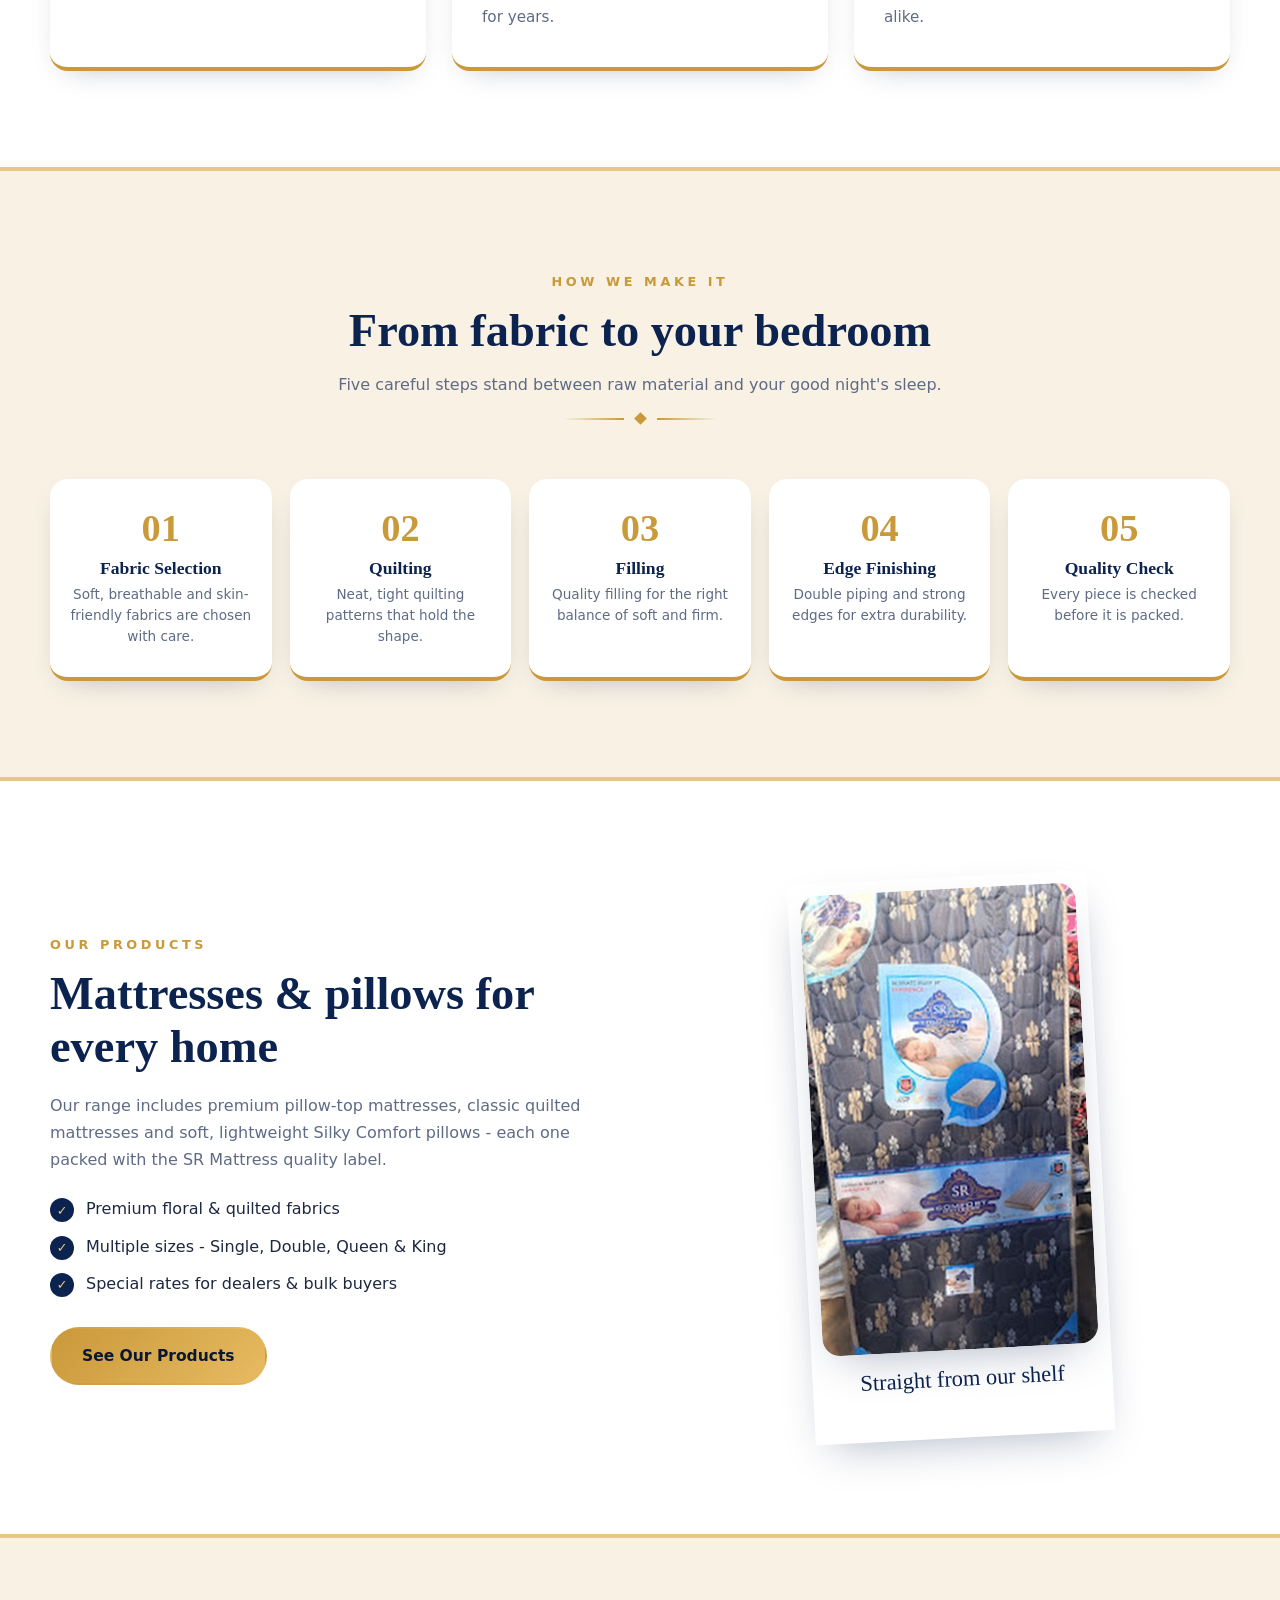
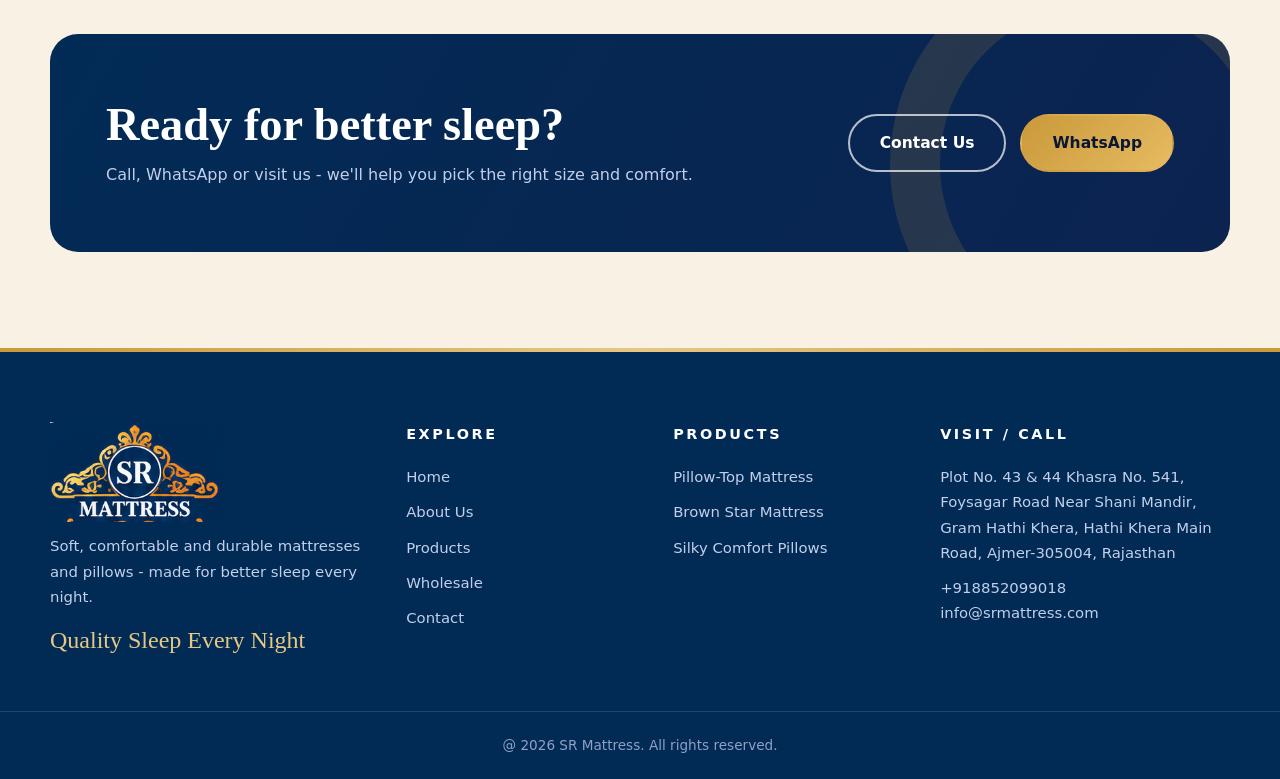
==== commit 2d337662: "Update website files" ====
--- a/about.html
+++ b/about.html
@@ -1,355 +1,183 @@
 <!DOCTYPE html>
 <html lang="en">
- <head>
-  <meta charset="utf-8"/>
-  <meta content="width=device-width,initial-scale=1" name="viewport"/>
-  <title>
-   About Us &ndash; SR Mattress
-  </title>
-  <meta content="About SR Mattress &ndash; our story, values and how we make mattresses and pillows." name="description"/>
-  <link href="style.css" rel="stylesheet"/>
- </head>
- <body>
-  <header class="site-header">
-   <div class="wrap nav">
-    <a aria-label="SR Mattress home" class="brand" href="index.html">
-     <img alt="SR Mattress" src="img/logo-light.png"/>
-    </a>
-    <input aria-label="Toggle menu" id="nav-toggle" type="checkbox"/>
-    <label class="burger" for="nav-toggle">
-     <span>
-     </span>
-     <span>
-     </span>
-     <span>
-     </span>
-    </label>
-    <nav class="menu">
-     <a href="index.html">
-      Home
-     </a>
-     <a class="active" href="about.html">
-      About
-     </a>
-     <a href="products.html">
-      Products &amp; Wholesale
-     </a>
-     <a href="contact.html">
-      Contact
-     </a>
-     <a class="cta" href="https://wa.me/919800000000?text=Hello%20SR%20Mattress" rel="noopener" target="_blank">
-      WhatsApp Us
-     </a>
-    </nav>
-   </div>
-  </header>
-  <section class="page-hero">
-   <div class="wrap">
-    <div class="crumbs">
-     Home / About
-    </div>
-    <h1>
-     About
-     <span class="script" style="font-size:1.1em;color:var(--gold-soft)">
-      SR Mattress
-     </span>
-    </h1>
-    <p>
-     Quality sleep, every night &ndash; that is the promise behind every product we make.
-    </p>
-   </div>
-  </section>
-  <section class="section">
-   <div class="wrap split">
-    <div class="reveal">
-     <span class="eyebrow">
-      Our Story
-     </span>
-     <h2>
-      Making sleep better, one mattress at a time
-     </h2>
-     <p>
-      SR Mattress is a mattress and pillow brand focused on one simple idea: everyone deserves soft, comfortable and durable sleep without paying a premium price.
-     </p>
-     <p>
-      We design our products around what families actually need &ndash; ultra-soft fabric that feels gentle on the skin, breathable material for cool nights, and a strong edge that keeps the mattress in shape for years.
-     </p>
-     <p>
-      Whether you are furnishing one bedroom or stocking a whole shop, hotel or hostel, SR Mattress supplies the same careful quality &ndash; at retail and at wholesale.
-     </p>
-     <div class="seal">
-      <div>
-       PREMIUM
-       <span>
-        QUALITY
-       </span>
-       &starf;&starf;&starf;
-      </div>
-     </div>
-    </div>
-    <div class="split-img reveal">
-     <img alt="SR Mattress navy mattress" src="img/navy-mattress.jpg"/>
-    </div>
-   </div>
-  </section>
-  <section class="section" style="background:var(--paper)">
-   <div class="wrap">
-    <div class="section-head">
-     <span class="eyebrow">
-      What We Stand For
-     </span>
-     <h2>
-      Our Values
-     </h2>
-     <div class="divider">
-      <i>
-      </i>
-     </div>
-    </div>
-    <div class="values">
-     <div class="value reveal">
-      <div class="ic">
-       ☁
-      </div>
-      <h3>
-       Comfort First
-      </h3>
-      <p>
-       Ultra-soft fabric and balanced filling so you wake up fresh, not sore.
-      </p>
-     </div>
-     <div class="value reveal">
-      <div class="ic">
-       🛡
-      </div>
-      <h3>
-       Built to Last
-      </h3>
-      <p>
-       Strong edge support and tight quilting &ndash; our mattresses keep their shape and last for years.
-      </p>
-     </div>
-     <div class="value reveal">
-      <div class="ic">
-       🌿
-      </div>
-      <h3>
-       Skin Friendly
-      </h3>
-      <p>
-       Breathable, gentle materials that are comfortable for kids, adults and elders alike.
-      </p>
-     </div>
-    </div>
-   </div>
-  </section>
-  <section class="section">
-   <div class="wrap">
-    <div class="section-head">
-     <span class="eyebrow">
-      How We Make It
-     </span>
-     <h2>
-      From fabric to your bedroom
-     </h2>
-     <p>
-      Five careful steps stand between raw material and your good night's sleep.
-     </p>
-     <div class="divider">
-      <i>
-      </i>
-     </div>
-    </div>
-    <div class="steps">
-     <div class="step reveal">
-      <h3>
-       Fabric Selection
-      </h3>
-      <p>
-       Soft, breathable and skin-friendly fabrics are chosen with care.
-      </p>
-     </div>
-     <div class="step reveal">
-      <h3>
-       Quilting
-      </h3>
-      <p>
-       Neat, tight quilting patterns that hold the shape.
-      </p>
-     </div>
-     <div class="step reveal">
-      <h3>
-       Filling
-      </h3>
-      <p>
-       Quality filling for the right balance of soft and firm.
-      </p>
-     </div>
-     <div class="step reveal">
-      <h3>
-       Edge Finishing
-      </h3>
-      <p>
-       Double piping and strong edges for extra durability.
-      </p>
-     </div>
-     <div class="step reveal">
-      <h3>
-       Quality Check
-      </h3>
-      <p>
-       Every piece is checked before it is packed.
-      </p>
-     </div>
-    </div>
-   </div>
-  </section>
-  <section class="section" style="background:var(--paper)">
-   <div class="wrap split rev">
-    <div class="split-img">
-     <figure class="photo-frame">
-      <img alt="SR Mattress products at the shop" src="img/shop-photo.jpg"/>
-      <figcaption>
-       Straight from our shelf
-      </figcaption>
-     </figure>
-    </div>
-    <div class="reveal">
-     <span class="eyebrow">
-      Our Products
-     </span>
-     <h2>
-      Mattresses &amp; pillows for every home
-     </h2>
-     <p>
-      Our range includes premium pillow-top mattresses, classic quilted mattresses and soft, lightweight Silky Comfort pillows &ndash; each one packed with the SR Mattress quality label.
-     </p>
-     <ul class="checks">
-      <li>
-       Premium floral &amp; quilted fabrics
-      </li>
-      <li>
-       Multiple sizes &ndash; Single, Double, Queen &amp; King
-      </li>
-      <li>
-       Special rates for dealers &amp; bulk buyers
-      </li>
-     </ul>
-     <a class="btn btn-gold" href="products.html">
-      See Our Products
-     </a>
-    </div>
-   </div>
-  </section>
-  <section class="section" style="padding-bottom:0">
-   <div class="wrap">
-    <div class="cta-band reveal">
-     <div>
-      <h2>
-       Ready for better sleep?
-      </h2>
-      <p>
-       Call, WhatsApp or visit us &ndash; we'll help you pick the right size and comfort.
-      </p>
-     </div>
-     <div class="actions">
-      <a class="btn btn-gold" href="contact.html">
-       Contact Us
-      </a>
-      <a class="btn btn-wa" href="https://wa.me/919800000000" rel="noopener" target="_blank">
-       WhatsApp
-      </a>
-     </div>
-    </div>
-   </div>
-  </section>
-  <footer class="site-footer">
-   <div class="wrap foot">
-    <div>
-     <img alt="SR Mattress" src="img/logo-dark.png"/>
-     <p>
-      Soft, comfortable and durable mattresses and pillows &ndash; made for better sleep every night.
-     </p>
-     <div class="script-line">
-      Quality Sleep Every Night
-     </div>
-    </div>
-    <div>
-     <h4>
-      Explore
-     </h4>
-     <ul>
-      <li>
-       <a href="index.html">
-        Home
-       </a>
-      </li>
-      <li>
-       <a href="about.html">
-        About Us
-       </a>
-      </li>
-      <li>
-       <a href="products.html">
-        Products
-       </a>
-      </li>
-      <li>
-       <a href="products.html#wholesale">
-        Wholesale
-       </a>
-      </li>
-      <li>
-       <a href="contact.html">
-        Contact
-       </a>
-      </li>
-     </ul>
-    </div>
-    <div>
-     <h4>
-      Products
-     </h4>
-     <ul>
-      <li>
-       <a href="products.html">
-        Pillow-Top Mattress
-       </a>
-      </li>
-      <li>
-       <a href="products.html">
-        Brown Star Mattress
-       </a>
-      </li>
-      <li>
-       <a href="products.html">
-        Silky Comfort Pillows
-       </a>
-      </li>
-     </ul>
-    </div>
-    <div>
-     <h4>
-      Visit / Call
-     </h4>
-     <p>
-      Shop No. __, Main Market, Your City, State &ndash; 000000
-     </p>
-     <p style="margin-top:10px">
-      <a href="tel:+919800000000">
-       +91 98000 00000
-      </a>
-      <br/>
-      <a href="mailto:info@srmattress.com">
-       info@srmattress.com
-      </a>
-     </p>
-    </div>
-   </div>
-   <div class="copy">
-    &copy; 2026 SR Mattress. All rights reserved.
-   </div>
-  </footer>
- </body>
-</html>
-
+<head>
+    <meta charset="UTF-8">
+    <meta name="viewport" content="width=device-width, initial-scale=1.0">
+    <title>ABOUT_SR-MATTRESS</title>
+    <link rel="stylesheet" href="style.css">
+</head>
+<body>
+    <header class="site-header">
+        <div class="wrap nav">
+            <a aria-label="SR Mattress home" class="brand" href="index.html">
+                <img alt="SR Mattress" src="assets/img/logo-light.png">
+            </a>
+            <input aria-label="Toggle menu" id="nav-toggle" type="checkbox">
+            <label class="burger" for="nav-toggle">
+                <span></span>
+                <span></span>
+                <span></span>
+            </label>
+            <nav class="menu">
+                <a href="index.html">Home</a>
+                <a class="active" href="about.html">About</a>
+                <a href="products.html">Products & Wholesale</a>
+                <a href="contact.html">Contact</a>
+                <a class="cta" href="https://wa.me/919660432565?text=Hello%20SR%20Mattress" rel="noopener" target="_blank">WhatsApp Us</a>
+            </nav>
+        </div>
+    </header>
+    <section class="page-hero">
+        <div class="wrap">
+            <div class="crumbs">Home / About</div>
+            <h1>Our Story</h1>
+            <p>Quality sleep, every night - that is the promise behind every product we make.</p>
+        </div>
+    </section>
+    <section class="section c1">
+        <div class="wrap split">
+            <div class="reveal">
+                <span class="golden">Our Story</span>
+                <h2>Making sleep better, one mattress at a time</h2>
+                <p>SR Mattress is a mattress and pillow brand focused on one simple idea: everyone deserves soft, comfortable and durable sleep without paying a premium price.</p>
+                <p>We design our products around what families actually need - ultra-soft fabric that feels gentle on the skin,       breathable material for cool nights, and a strong edge that keeps the mattress in shape for years.</p>
+                <p>Whether you are furnishing one bedroom or stocking a whole shop, hotel or hostel, SR Mattress supplies the same careful quality &ndash; at retail and at wholesale.</p>
+                <div class="seal">
+                    <div>PREMIUM<span>QUALITY</span>&starf;&starf;&starf;</div>
+                </div>
+            </div>
+            <div class="split-img reveal">
+                <img alt="SR Mattress Factory" src="assets/img/IMG-20261025-WA0032.jpg">
+            </div>
+        </div>
+    </section>
+    <section class="section c1" style="background:var(--paper)">
+        <div class="wrap">
+            <div class="section-head">
+                <span class="golden">What We Stand For</span>
+                <h2>Our Values</h2>
+                <div class="divider"><i></i></div>
+            </div>
+            <div class="values">
+                <div class="value reveal">
+                    <div class="ic">☁</div>
+                    <h3>Comfort First</h3>
+                    <p>Ultra-soft fabric and balanced filling so you wake up fresh, not sore.</p>
+                </div>
+                <div class="value reveal">
+                    <div class="ic">🛡</div>
+                    <h3>Built to Last</h3>
+                    <p>Strong edge support and tight quilting - our mattresses keep their shape and last for years.</p>
+                </div>
+                <div class="value reveal">
+                    <div class="ic">🌿</div>
+                    <h3>Skin Friendly</h3>
+                    <p>Breathable, gentle materials that are comfortable for kids, adults and elders alike.</p>
+                </div>
+            </div>
+        </div>
+    </section>
+    <section class="section c1">
+        <div class="wrap">
+            <div class="section-head">
+                <span class="golden">How We Make It</span>
+                <h2>From fabric to your bedroom</h2>
+                <p>Five careful steps stand between raw material and your good night's sleep.</p>
+                <div class="divider"><i></i></div>
+            </div>
+            <div class="steps">
+                <div class="step reveal">
+                    <h3>Fabric Selection</h3>
+                    <p>Soft, breathable and skin-friendly fabrics are chosen with care.</p>
+                </div>
+                <div class="step reveal">
+                    <h3>Quilting</h3>
+                    <p>Neat, tight quilting patterns that hold the shape.</p>
+                </div>
+                <div class="step reveal">
+                    <h3>Filling</h3>
+                    <p>Quality filling for the right balance of soft and firm.</p>
+                </div>
+                <div class="step reveal">
+                    <h3>Edge Finishing</h3>
+                    <p>Double piping and strong edges for extra durability.</p>
+                </div>
+                <div class="step reveal">
+                    <h3>Quality Check</h3>
+                    <p>Every piece is checked before it is packed.</p>
+                </div>
+            </div>
+        </div>
+    </section>
+    <section class="section c1" style="background:var(--paper)">
+        <div class="wrap split rev">
+            <div class="split-img">
+                <figure class="photo-frame">
+                    <img alt="SR Mattress products at the shop" src="assets/img/shop-photo.jpg">
+                    <figcaption>Straight from our shelf</figcaption>
+                </figure>
+            </div>
+            <div class="reveal">
+                <span class="golden">Our Products</span>
+                <h2>Mattresses & pillows for every home</h2>
+                <p>Our range includes premium pillow-top mattresses, classic quilted mattresses and soft, lightweight Silky Comfort pillows - each one packed with the SR Mattress quality label.</p>
+                <ul class="checks">
+                    <li>Premium floral & quilted fabrics</li>
+                    <li>Multiple sizes - Single, Double, Queen & King</li>
+                    <li>Special rates for dealers & bulk buyers</li>
+                </ul>
+                <a class="btn btn-gold" href="products.html">See Our Products</a>
+            </div>
+        </div>
+    </section>
+    <section class="section" style="padding-bottom:0">
+        <div class="wrap">
+            <div class="cta-band reveal">
+                <div>
+                    <h2>Ready for better sleep?</h2>
+                    <p>Call, WhatsApp or visit us - we'll help you pick the right size and comfort.</p>
+                </div>
+                <div class="actions">
+                    <a class="btn btn-ghost" href="contact.html">Contact Us</a>
+                    <a class="btn btn-gold" href="https://wa.me/919800000000" rel="noopener" target="_blank">WhatsApp</a>
+                </div>
+            </div>
+        </div>
+    </section>
+    <footer class="site-footer">
+        <div class="wrap foot">
+            <div>
+                <img alt="SR Mattress" src="assets/img/logo-dark.png">
+                <p>Soft, comfortable and durable mattresses and pillows - made for better sleep every night.</p>
+                <div class="script-line">Quality Sleep Every Night</div>
+            </div>
+            <div>
+                <h4>Explore</h4>
+                <ul>
+                    <li><a href="index.html">Home</a></li>
+                    <li><a href="about.html">About Us</a></li>
+                    <li><a href="products.html">Products</a></li>
+                    <li><a href="products.html#wholesale">Wholesale</a></li>
+                    <li><a href="contact.html">Contact</a></li>
+                </ul>
+            </div>
+            <div>
+                <h4>Products</h4>
+                <ul>
+                    <li><a href="products.html">Pillow-Top Mattress</a></li>
+                    <li><a href="products.html">Brown Star Mattress</a></li>
+                    <li><a href="products.html">Silky Comfort Pillows</a></li>
+                </ul>
+            </div>
+            <div>
+                <h4>Visit / Call</h4>
+                <p>Plot No. 43 & 44 Khasra No. 541, Foysagar Road Near Shani Mandir, Gram Hathi Khera, Hathi Khera Main Road, Ajmer-305004, Rajasthan</p>
+                <p style="margin-top:10px"><a href="tel:+918852099018">+918852099018</a><br>
+                    <a href="mailto:info@srmattress.com">info@srmattress.com</a>
+                </p>
+            </div>
+        </div>
+        <div class="copy">@ 2026 SR Mattress. All rights reserved.</div>
+    </footer>
+</body>
+</html>
--- a/style.css
+++ b/style.css
@@ -1,637 +1,904 @@
-@import url('https://fonts.googleapis.com/css2?family=Dancing+Script:wght@600;700&family=Playfair+Display:wght@600;700;800&family=Poppins:wght@300;400;500;600&display=swap');
-
-:root
-{
-        --navy:#0c2350;
-        --navy-deep:#012b55;
-        --navy-ink:#081834;
-        --gold:#c9993a;
-        --gold-soft:#e6c783;
-        --cream:#fbf7ef;
-        --paper:#ffffff;
-        --text:#1d2740;
-        --muted:#5f6b85;
-        --line:#e8dfcc;
-        --radius:18px;
-        --shadow:0 18px 45px -18px rgba(12,35,80,.35);
-        --head:'Playfair Display',Georgia,serif;
-        --script:'Dancing Script',cursive;
-        --body:'Poppins',system-ui,sans-serif;
-}
-*
-{
-        box-sizing:border-box;
-        margin:0;
-        padding:0;
-}
-html
-{
-        scroll-behavior:smooth;
-}
-body
-{
-        font-family:var(--body);
-        color:var(--text);
-        background:var(--cream);
-        line-height:1.7;
-        -webkit-font-smoothing:antialiased;
-}
-img,video
-{
-        max-width:100%;
-        display:block;
-}
-a
-{
-        color:inherit;
-        text-decoration:none;
-}
-ul
-{
-        list-style:none;
-}
-.wrap
-{
-        width:min(1180px,100% - 40px);
-        margin-inline:auto;
-}
-/* ---------- Header / Nav (checkbox hack, no JS) ---------- */
-.site-header
-{
-        position:sticky;
-        top:0;
-        z-index:50;
-        background:rgba(251,247,239,.94);
-        backdrop-filter:blur(10px);
-        border-bottom:1px solid var(--line);
-}
-.nav
-{
-        display:flex;
-        align-items:center;
-        justify-content:space-between;
-        height:78px;
-}
-.brand img
-{
-        height:62px;
-        width:auto;
-}
-.menu
-{
-        display:flex;
-        align-items:center;
-        gap:6px;
-}
-.menu a
-{
-        padding:9px 18px;
-        border-radius:99px;
-        font-weight:500;
-        font-size:.95rem;
-        color:var(--navy);
-        transition:.25s;
-}
-.menu a:hover
-{
-        background:rgba(201,153,58,.15);
-}
-.menu a.active
-{
-        background:var(--navy);
-        color:#fff;
-}
-.menu a.cta
-{
-        background:linear-gradient(135deg,var(--gold),#e0b155);
-        color:var(--navy-ink);
-        font-weight:600;
-        margin-left:8px;
-        box-shadow:0 8px 20px -8px var(--gold);
-}
-.menu a.cta:hover
-{
-        transform:translateY(-2px);
-}
-#nav-toggle
-{
-        display:none;
-}
-.burger
-{
-        display:none;
-        cursor:pointer;
-        width:44px;
-        height:44px;
-        border-radius:12px;
-        background:var(--navy);
-        align-items:center;
-        justify-content:center;
-        flex-direction:column;
-        gap:5px;
-}
-.burger span
-{
-        width:22px;
-        height:2px;
-        background:#fff;
-        border-radius:2px;
-        transition:.3s;
-}
-/* ---------- Buttons ---------- */
-.btn
-{
-        display:inline-flex;
-        align-items:center;
-        gap:10px;
-        padding:14px 30px;
-        border-radius:99px;
-        font-weight:600;
-        font-size:.97rem;
-        transition:.3s;
-        border:2px solid transparent;
-        cursor:pointer;
-        font-family:var(--body);
-}
-.btn-gold
-{
-        background:linear-gradient(135deg,var(--gold),#e8bb62);
-        color:var(--navy-ink);
-        box-shadow:0 14px 28px -12px var(--gold);
-}
-.btn-gold:hover
-{
-        transform:translateY(-3px);
-        box-shadow:0 20px 32px -12px var(--gold);
-}
-.btn-ghost
-{
-        border-color:rgba(255,255,255,.7);
-        color:#fff;
-}
-.btn-ghost:hover
-{
-        background:#fff;
-        color:var(--navy);
-}
-.btn-navy
-{
-        background:var(--navy);
-        color:#fff;
-}
-.btn-navy:hover
-{
-        background:var(--navy-ink);
-        transform:translateY(-3px);
-}
-.btn-wa
-{
-        background:#1fa855;
-        color:#fff;
-}
-.btn-wa:hover
-{
-        background:#17924a;
-        transform:translateY(-3px);
-}
-/* ---------- Typography helpers ---------- */
-.eyebrow
-{
-        font-size:.8rem;
-        letter-spacing:.28em;
-        text-transform:uppercase;
-        font-weight:600;
-        color:var(--gold);
-}
-h1,h2,h3
-{
-        font-family:var(--head);
-        color:var(--navy);
-        line-height:1.15;
-}
-h2
-{
-        font-size:clamp(1.9rem,4vw,2.9rem);
-}
-.script
-{
-        font-family:var(--script);
-        color:var(--gold);
-        font-weight:700;
-}
-.section
-{
-        padding:96px 0;
-}
-.section-head
-{
-        text-align:center;
-        max-width:680px;
-        margin:0 auto 56px;
-}
-.section-head h2
-{
-        margin:10px 0 14px;
-}
-.section-head p
-{
-        color:var(--muted);
-}
-.divider
-{
-        display:flex;
-        align-items:center;
-        justify-content:center;
-        gap:12px;
-        margin-top:16px;
-}
-.divider::before,.divider::after
-{
-        content:"";
-        width:60px;
-        height:2px;
-        background:linear-gradient(90deg,transparent,var(--gold));
-}
-.divider::after
-{
-        transform:scaleX(-1);
-}
-.divider i
-{
-        width:9px;
-        height:9px;
-        background:var(--gold);
-        transform:rotate(45deg);
-}
-/* ---------- HOME: video hero ---------- */
-.hero
-{
-        position:relative;
-        min-height:calc(100svh - 78px);
-        display:flex;
-        align-items:center;
-        overflow:hidden;
-        background:var(--navy-ink);
-        color:#fff;
-}
-.hero video
-{
-        position:absolute;
-        inset:0;
-        width:100%;
-        height:100%;
-        object-fit:cover;
-        transform:scale(1.55);
-        transform-origin:50% 100%;
-}
-.hero::after
-{
-        content:"";
-        position:absolute;
-        inset:0;
-        background:
-  linear-gradient(90deg,rgba(8,24,52,.88) 0%,rgba(8,24,52,.52) 50%,rgba(8,24,52,.12) 100%),
-  linear-gradient(0deg,rgba(8,24,52,.85) 0%,transparent 35%);
-}
-.hero .wrap
-{
-        position:relative;
-        z-index:2;
-        padding:70px 0 110px;
-}
-.hero h1
-{
-        color:#fff;
-        font-size:clamp(2.6rem,6.4vw,5rem);
-        max-width:760px;
-        margin:16px 0 18px;
-        font-weight:800;
-}
-.hero h1 em
-{
-        font-family:var(--script);
-        font-style:normal;
-        color:var(--gold-soft);
-        font-weight:700;
-        font-size:1.12em;
-}
-.hero p.lead
-{
-        max-width:540px;
-        font-size:1.1rem;
-        color:#dbe3f5;
-        font-weight:300;
-}
-.hero .actions
-{
-        display:flex;
-        gap:16px;
-        flex-wrap:wrap;
-        margin-top:34px;
-}
-.tags
-{
-        display:flex;
-        gap:10px;
-        flex-wrap:wrap;
-        margin-top:38px;
-}
-.tags span
-{
-        padding:7px 18px;
-        border:1px solid rgba(230,199,131,.55);
-        border-radius:99px;
-        font-size:.78rem;
-        letter-spacing:.2em;
-        text-transform:uppercase;
-        color:var(--gold-soft);
-        backdrop-filter:blur(4px);
-}
-.scroll-cue
-{
-        position:absolute;
-        z-index:2;
-        bottom:26px;
-        left:50%;
-        translate:-50% 0;
-        width:26px;
-        height:44px;
-        border:2px solid rgba(255,255,255,.6);
-        border-radius:20px;
-}
-.scroll-cue::after
-{
-        content:"";
-        position:absolute;
-        left:50%;
-        top:8px;
-        width:4px;
-        height:8px;
-        margin-left:-2px;
-        border-radius:4px;
-        background:#fff;
-        animation:cue 1.6s infinite;
+:root{
+    --navy:#0c2350;
+    --navy-deep:#012b55;
+    --navy-ink:#081834;
+    --gold:#c9993a;
+    --gold-soft:#e6c783;
+    --cream:#f8f1e4;
+    --paper:#ffffff;
+    --text:#1d2740;
+    --muted:#5f6b85;
+    --line:#e8dfcc;
+    --radius:18px;
+    --shadow:0 18px 45px -18px rgba(12,35,80,.35);
+    --head:'Playfair Display',Georgia,serif;
+    --script:'Dancing Script',cursive;
+    --body:'Poppins',system-ui,sans-serif;
+}
+*{
+    box-sizing:border-box;
+    margin:0;
+    padding:0;
+}
+html{
+    scroll-behavior:smooth;
+}
+body{
+    font-family:var(--body);
+    color:var(--text);
+    background:var(--cream);
+    line-height:1.7;
+}
+img,video{
+    max-width:100%;
+    display:block;
+}
+a{
+    color:inherit;
+    text-decoration:none;
+}
+ul{
+    list-style:none;
+}
+.wrap{
+    width:min(1180px,100% - 40px);
+    margin-inline:auto;
+    /* border: 1px solid black; */
+}
+/* ---------------------------navigation-------------------- */
+.site-header{
+    position:sticky;
+    top:0;
+    z-index:50;
+    background:rgba(251,247,239,.94);
+    backdrop-filter:blur(10px);
+    border-bottom:1px solid var(--line);
+}
+.nav{
+    display:flex;
+    align-items:center;
+    justify-content:space-between;
+    height:78px;
+}
+.brand img{
+    height:62px;
+    width:auto;
+}
+.menu{
+    display:flex;
+    align-items:center;
+    gap:6px;
+}
+.menu a{
+    padding:9px 18px;
+    border-radius:99px;
+    font-weight:500;
+    font-size:.95rem;
+    color:var(--navy);
+    transition:.25s;
+}
+.menu a:hover{
+    background:rgba(201,153,58,.15);
+}
+.menu a.active{
+    background:var(--navy);
+    color:#fff;
+}
+.menu a.cta{
+    background:linear-gradient(135deg,var(--gold),#e0b155);
+    color:var(--navy-ink);
+    font-weight:600;
+    margin-left:8px;
+    /* box-shadow:0 8px 20px -8px var(--gold); */
+}
+.menu a.cta:hover{
+    transform:translateY(-2px);
+}
+#nav-toggle{
+    display:none;
+}
+.burger{
+    display:none;
+    cursor:pointer;
+    width:44px;
+    height:44px;
+    border-radius:12px;
+    background:var(--navy);
+    align-items:center;
+    justify-content:center;
+    flex-direction:column;
+    gap:5px;
+}
+.burger span{
+    width:22px;
+    height:2px;
+    background:#fff;
+    border-radius:2px;
+    transition:.3s;
+}
+/* -----------------buttons--------------------- */
+.btn{
+    display:inline-flex;
+    align-items:center;
+    gap:10px;
+    padding:14px 30px;
+    border-radius:99px;
+    font-weight:600;
+    font-size:.97rem;
+    transition:.3s;
+    border:2px solid transparent;
+    cursor:pointer;
+    font-family:var(--body);
+}
+.btn-gold{
+    background:linear-gradient(135deg,var(--gold),#e8bb62);
+    color:var(--navy-ink);
+    /* box-shadow:0 14px 28px -12px var(--gold); */
+}
+.btn-gold:hover{
+    transform:translateY(-3px);
+    box-shadow:0 20px 32px -12px var(--gold);
+}
+.btn-ghost{
+    border-color:rgba(255,255,255,.7);
+    color:#fff;
+}
+.btn-ghost:hover{
+    background:#fff;
+    color:var(--navy);
+}
+.btn-navy{
+    background:var(--navy);
+    color:#fff;
+}
+.btn-navy:hover{
+    background:var(--navy-ink);
+    transform:translateY(-3px);
+}
+.btn-wa{
+    background:#1fa855;
+    color:#fff;
+}
+.btn-wa:hover{
+    background:#17924a;
+    transform:translateY(-3px);
+}
+/* ------------------------------font-style------------------ */
+.golden{
+    font-size:.8rem;
+    letter-spacing:.28em;
+    text-transform:uppercase;
+    font-weight:600;
+    color:var(--gold);
+}
+h1,h2,h3{
+    font-family:var(--head);
+    color:var(--navy);
+    line-height:1.15;
+}
+h2{
+    font-size:clamp(1.9rem,4vw,2.9rem);
+}
+.script{
+    font-family:var(--script);
+    color:var(--gold);
+    font-weight:700;
+}
+.section{
+    padding:96px 0;
+}
+.c1{
+    border-bottom: 4px solid var(--gold-soft);
+}
+.section-head{
+    text-align:center;
+    max-width:680px;
+    margin:0 auto 56px;
+}
+.section-head h2{
+    margin:10px 0 14px;
+}
+.section-head p{
+    color:var(--muted);
+}
+.divider{
+    display:flex;
+    align-items:center;
+    justify-content:center;
+    gap:12px;
+    margin-top:16px;
+    
+}
+.divider::before,.divider::after{
+    content:"";
+    width:60px;
+    height:2px;
+    background:linear-gradient(90deg,transparent,var(--gold));
+}
+.divider::after{
+    transform:scaleX(-1);
+}
+.divider i{
+    width:9px;
+    height:9px;
+    background:var(--gold);
+    transform:rotate(45deg);
+}
+/* -------------------home----------- */
+.hero{
+    position:relative;
+    height:calc(100svh - 78px);
+    display:flex;
+    align-items:center;
+    overflow:hidden;
+    background:var(--navy-ink);
+    color:#fff;
+}
+.hero video{
+    position:absolute;
+    inset:0;
+    width:100%;
+    height:100%;
+    object-fit:cover;
+    transform:scale(1.55);
+    transform-origin:50% 100%;
+}
+.hero::after{
+    content:"";
+    position:absolute;
+    inset:0;
+    background:linear-gradient(90deg,rgba(8,24,52,.88) 0%,rgba(8,24,52,.52) 50%,rgba(8,24,52,.12) 100%),linear-gradient(0deg,rgba(8,24,52,.85) 0%,transparent 35%);
+}
+.hero .wrap{
+    position:relative;
+    z-index:2;
+    padding:70px 0 110px;
+}
+.hero h1{
+    color:#fff;
+    font-size:clamp(2.6rem,5vw,5rem);
+    max-width:760px;
+    margin:16px 0 18px;
+    font-weight:800;
+}
+.hero h1 em{
+    font-family:var(--script);
+    font-style:normal;
+    color:var(--gold-soft);
+    font-weight:700;
+    font-size:1em;
+}
+.hero p.lead{
+    max-width:540px;
+    font-size:1rem;
+    color:#dbe3f5;
+    font-weight:300;
+}
+.hero .actions{
+    display:flex;
+    gap:16px;
+    flex-wrap:wrap;
+    margin-top:34px;
+}
+.tags{
+    display:flex;
+    gap:10px;
+    flex-wrap:wrap;
+    margin-top:38px;
+}
+.tags span{
+    padding:7px 18px;
+    border:1px solid rgba(230,199,131,.55);
+    border-radius:99px;
+    font-size:.78rem;
+    letter-spacing:.2em;
+    text-transform:uppercase;
+    color:var(--gold-soft);
+    backdrop-filter:blur(4px);
+}
+.scroll-cue{
+    position:absolute;
+    z-index:2;
+    bottom:26px;
+    left:50%;
+    translate:-50% 0;
+    width:26px;
+    height:44px;
+    border:2px solid rgba(255,255,255,.6);
+    border-radius:20px;
+}
+.scroll-cue::after{
+    content:"";
+    position:absolute;
+    left:50%;
+    top:8px;
+    width:4px;
+    height:8px;
+    margin-left:-2px;
+    border-radius:4px;
+    background:#fff;
+    /* animation:cue 1.6s infinite; */
 }
 @keyframes cue{
-        0%
-    {
+        0%{
             opacity:0;
             transform:translateY(0);
     }
-    30%
-    {
+    30%{
             opacity:1;
-    }
+        }
     100%{
         opacity:0;
         transform:translateY(16px);
 }
 }
-.hero .wrap>*
-{
-        animation:rise .9s both;
-}
-.hero .wrap>*:nth-child(2)
-{
-        animation-delay:.12s;
-}
-.hero .wrap>*:nth-child(3)
-{
-        animation-delay:.24s;
-}
-.hero .wrap>*:nth-child(4)
-{
-        animation-delay:.36s;
-}
-.hero .wrap>*:nth-child(5)
-{
-        animation-delay:.48s;
-}
-@keyframes rise
-{
-        from
-    {
+.hero .wrap>*{
+   animation:rise .9s both;
+}
+.hero .wrap>*{
+    animation-delay:.12s;
+}
+.hero .wrap>*{
+    animation-delay:.24s;
+}
+.hero .wrap>*{
+    animation-delay:.36s;
+}
+.hero .wrap>*{
+    animation-delay:.48s;
+}
+@keyframes rise{
+        from{
             opacity:0;
             transform:translateY(28px);
-    }
-    to
-    {
+        }
+    to{
             opacity:1;
             transform:none;
-    }
-}
-/* feature strip */
-.features
-{
-        margin-top:-58px;
-        position:relative;
-        z-index:5;
-}
-.features ul
-{
-        display:grid;
-        grid-template-columns:repeat(4,1fr);
-        background:var(--paper);
-        border-radius:var(--radius);
-        box-shadow:var(--shadow);
-        overflow:hidden;
-}
-.features li
-{
-        padding:30px 22px;
-        text-align:center;
-        border-right:1px solid var(--line);
-        transition:.3s;
-}
-.features li:last-child
-{
-        border:0;
-}
-.features li:hover
-{
-        background:var(--navy);
-        color:#fff;
-}
-.features li:hover h3
-{
-        color:#fff;
-}
-.features li:hover svg
-{
-        stroke:var(--gold-soft);
-}
-.features svg
-{
-        width:46px;
-        height:46px;
-        stroke:var(--navy);
-        fill:none;
-        stroke-width:1.5;
-        stroke-linecap:round;
-        stroke-linejoin:round;
-        margin:0 auto 10px;
-        transition:.3s;
-}
-.features h3
-{
-        font-size:1.05rem;
-        font-family:var(--body);
-        font-weight:600;
-}
-.features p
-{
-        font-size:.85rem;
-        color:var(--muted);
-        transition:.3s;
-}
-.features li:hover p
-{
-        color:#c9d4ee;
-}
-/* split blocks */
-.split
-{
-        display:grid;
-        grid-template-columns:1fr 1fr;
-        gap:64px;
-        align-items:center;
-}
-.split.rev .split-img
-{
-        order:2;
-}
-.split-img
-{
-        position:relative;
-}
-.split-img img
-{
-        border-radius:var(--radius);
-        box-shadow:var(--shadow);
-        width:100%;
-}
-.split-img::before
-{
-        content:"";
-        position:absolute;
-        inset:22px -22px -22px 22px;
-        border:2px solid var(--gold);
-        border-radius:var(--radius);
-        z-index:-1;
-}
-.split.rev .split-img::before
-{
-        inset:22px 22px -22px -22px;
-}
-.split h2
-{
-        margin:10px 0 18px;
-}
-.split p
-{
-        color:var(--muted);
-        margin-bottom:16px;
-}
-.checks
-{
-        margin:22px 0 30px;
-        display:grid;
-        gap:10px;
-}
-.checks li
-{
-        display:flex;
-        gap:12px;
-        align-items:flex-start;
-        font-weight:500;
-}
-.checks li::before
-{
-        content:"✓";
-        flex:none;
-        width:24px;
-        height:24px;
-        border-radius:50%;
-        background:var(--navy);
-        color:var(--gold-soft);
-        font-size:.8rem;
-        display:grid;
-        place-items:center;
-        margin-top:3px;
-}
-/* detail band */
-.band
-{
-        background:var(--navy-ink);
-        color:#fff;
-        position:relative;
-        overflow:hidden;
-}
-.band h2,.band .eyebrow
-{
-        color:#fff;
-}
-.band .eyebrow
-{
-        color:var(--gold-soft);
-}
-.band .section-head p
-{
-        color:#b7c3e0;
-}
-.duo
-{
-        display:grid;
-        grid-template-columns:1fr 1fr;
-        gap:26px;
-}
-.duo figure
-{
-        position:relative;
-        border-radius:var(--radius);
-        overflow:hidden;
-        aspect-ratio:16/11;
-}
-.duo img
-{
-        width:100%;
-        height:100%;
-        object-fit:cover;
-        transition:transform .8s;
-}
-.duo figure:hover img
-{
-        transform:scale(1.08);
-}
-.duo figcaption
-{
-        position:absolute;
-        left:0;
-        right:0;
-        bottom:0;
-        padding:60px 26px 22px;
-        background:linear-gradient(0deg,rgba(8,24,52,.92),transparent);
-}
-.duo figcaption b
-{
-        display:block;
-        font-family:var(--head);
-        font-size:1.4rem;
-}
-.duo figcaption span
-{
-        font-size:.9rem;
-        color:var(--gold-soft);
-}
-/* ---------- PRODUCT CARDS (hover = CSS only) ---------- */
-.grid3
-{
+        }
+}
+/* ---------features------- */
+.features{
+   margin-top:-58px;
+   position:relative;
+   z-index:5;
+}
+.features ul{
+    display:grid;
+    grid-template-columns:repeat(4,1fr);
+    background:var(--paper);
+    border-radius:var(--radius);
+    box-shadow:var(--shadow);
+    overflow:hidden;
+}
+.features li{
+    padding:30px 22px;
+    text-align:center;
+    border-right:1px solid var(--line);
+    transition:.3s;
+}
+.features li:last-child{
+    border:0;
+}
+.features li:hover{
+    background:var(--navy);
+    color:#fff;
+}
+.features li:hover h3{
+    color:#fff;
+}
+.features h3{
+    font-size:1.05rem;
+    font-family:var(--body);
+    font-weight:600;
+}
+.features p{
+    font-size:.85rem;
+    color:var(--muted);
+    transition:.3s;
+}
+.features li:hover p{
+    color:#c9d4ee;
+}
+.split{
+    display:grid;
+    grid-template-columns:1fr 1fr;
+    gap:64px;
+    align-items:center;
+}
+.split.rev .split-img{
+    order:2;
+}
+.split-img{
+    position:relative;
+}
+.split-img img{
+    border-radius:var(--radius);
+    box-shadow:var(--shadow);
+    width:100%;
+    transition: .3s ease-in-out;
+}
+.split-img img:hover{
+    transform: scale(1.1);
+}
+.split h2{
+    margin:10px 0 18px;
+}
+.split p{
+    color:var(--muted);
+    margin-bottom:16px;
+}
+.checks{
+    margin:22px 0 30px;
+    display:grid;
+    gap:10px;
+}
+.checks li{
+    display:flex;
+    gap:12px;
+    align-items:flex-start;
+    font-weight:500;
+}
+.checks li::before{
+    content:"✓";
+    flex:none;
+    width:24px;
+    height:24px;
+    border-radius:50%;
+    background:var(--navy);
+    color:var(--gold-soft);
+    font-size:.8rem;
+    display:grid;
+    place-items:center;
+    margin-top:3px;
+}
+/* ---------------------slider------------------ */
+.slider{
+    max-width: 850px;
+    height: 400px;
+    margin: auto;
+    position: relative;
+    overflow: hidden;
+    border-radius: var(--radius);    
+    box-shadow: 0 5px 20px white;
+}
+.slider input{
+    display: none;
+}
+.slides{
+    width: 100%;
+    height: 100%;
+    position: relative;
+}
+.slide{
+    height: 100%;
+    width: 100%;
+    position: absolute;
+    top: 0;
+    left: 0;
+    display: none;
+}
+.slide img{
+    height: 100%;
+    width: 100%;
+    object-fit: cover;
+}
+#s1:checked ~ .slides .slide1,
+#s2:checked ~ .slides .slide2,
+#s3:checked ~ .slides .slide3,
+#s4:checked ~ .slides .slide4,
+#s5:checked ~ .slides .slide5,
+#s6:checked ~ .slides .slide6{
+    display: block;
+}
+.left,.right{
+    position: absolute;
+    top: 50%;
+    transform: translateY(-50%);
+    background: rgba(0, 0, 0,.5);
+    color: white;
+    padding: 5px;
+    cursor: pointer;
+    font-size: .9rem;
+    border-radius: var(--radius);
+    user-select: none;
+}
+.left{
+    left: 15px;
+}
+.right{
+    right: 15px;
+}
+.note{
+    text-align:center;
+    color:var(--muted);
+    font-size:.85rem;
+    margin-top:34px;
+}
+/* -----------------------------------------image-animation---------------------- */
+.view-section{
+    height: 200vh;
+}
+
+/* Smaller image window */
+.image-section{
+    position: sticky;
+    top: 12vh;
+    height: 100vh;
+    width: 100%;
+    overflow: hidden;
+    z-index: -1;
+    margin-bottom: -66vh;
+    border-radius: 3px;
+}
+.bg-image {
+    position: absolute;
+    inset: -10% ;
+    background:linear-gradient(180deg,rgba(15, 25, 17, .08),rgba(15, 25, 17, .35)),url(assets/img/IMG-20261025-WA0021.jpg) center / cover no-repeat;
+    animation: image-move linear both;     
+}
+@keyframes image-move{
+    from{
+        transform: translateY(-4%);
+    }
+    to{
+        transform: translateY(4%);
+    }
+}
+.story-content {
+    position: relative;
+    z-index: 1;
+    padding: 0 10%;
+}
+.story-block1 {
+    height: 62vh;
+    width: 100%;
+    display: flex;
+    justify-content: center;
+    color: white;
+}
+.story-block {
+    height: 82vh;
+    width: 48%;
+    display: flex;
+    flex-direction: column;
+    justify-content: center;
+    color: white;
+}
+.story-block2 {
+    height: 82vh;
+    width: 48%;
+    display: flex;
+    align-items: center;
+    justify-content: center;
+    color: white;
+}
+.block-img img{
+    overflow:hidden;
+    transform: scale(1.1);
+    border-radius: var(--radius);
+}
+.story-block span{
+    font-size: clamp(10px,1vw,20px);
+    letter-spacing: 3px;
+    margin-bottom: 22px;
+    color: var(--gold-soft);
+}
+.story-block h2{
+    font-size: clamp(28px, 4vw, 68px);
+    line-height: 1.02;
+    letter-spacing: -2px;
+    margin-bottom: 22px;
+    color: var(--cream);
+}
+.story-block h2 em{
+    color: var(--gold-soft);
+}
+
+.story-block p{
+    font-size: clamp(17.6px,.4vw,20px);
+    line-height: 1.9;
+    max-width: 350px;
+    color: var(--cream);
+}
+/* ---------- CTA ---------- */
+.cta-band{
+    background:linear-gradient(120deg,var(--navy-deep),var(--navy));
+    color:#fff;
+    border-radius:28px;
+    padding:64px 56px;
+    display:flex;
+    align-items:center;
+    justify-content:space-between;
+    gap:36px;
+    flex-wrap:wrap;
+    position:relative;
+    overflow:hidden;
+}
+.cta-band::before{
+    content:"";
+    position:absolute;
+    right:-80px;
+    top:-80px;
+    width:320px;
+    height:320px;
+    border-radius:50%;
+    border:50px solid rgba(201,153,58,.15);
+}
+.cta-band h2{
+    color:#fff;
+    max-width:560px;
+}
+.cta-band h2 .script{
+    font-size:1.15em;
+}
+.cta-band p{
+    color:#c3cfea;
+    margin-top:10px;
+}
+.cta-band .actions{
+    display:flex;
+    gap:14px;
+    flex-wrap:wrap;
+    position:relative;
+}
+/* ---------- Footer ---------- */
+.site-footer{
+    background:var(--navy-deep);
+    color:#c3cfea;
+    padding:74px 0 0;
+    margin-top:96px;
+    position:relative;
+}
+.site-footer::before{
+    content:"";
+    position:absolute;
+    left:0;
+    right:0;
+    top:0;
+    height:4px;
+    background:linear-gradient(90deg,var(--gold),var(--gold-soft),var(--gold));
+}
+.foot{
+    display:grid;
+    grid-template-columns:1.4fr 1fr 1fr 1.3fr;
+    gap:44px;
+    padding-bottom:50px;
+}
+.foot img{
+    height:100px;
+    width:auto;
+    margin-bottom:12px;
+}
+.foot h4{
+    font-family:var(--body);
+    color:#fff;
+    font-size:.9rem;
+    letter-spacing:.18em;
+    text-transform:uppercase;
+    margin-bottom:18px;
+}
+.foot li{
+    margin-bottom:10px;
+    font-size:.93rem;
+}
+.foot a:hover{
+    color:var(--gold-soft);
+}
+.foot p{
+    font-size:.93rem;
+}
+.copy{
+    border-top:1px solid rgba(255,255,255,.12);
+    padding:22px 0;
+    text-align:center;
+    font-size:.85rem;
+    color:#8fa0c6;
+}
+.script-line{
+    font-family:var(--script);
+    font-size:1.5rem;
+    color:var(--gold-soft);
+    margin-top:10px;
+}
+/* ------------------------------all-sub-page-hero-------------------- */
+.page-hero{
+    background:linear-gradient(135deg,var(--navy-ink),var(--navy) 60%,#16397a);
+    color:#fff;
+    padding:40px 0 40px;
+    text-align:center;
+    position:relative;
+    overflow:hidden;
+}
+.page-hero .wrap>*{
+   animation:rise .5s both;
+}
+.page-hero .wrap>*{
+    animation-delay:.9s;
+}
+.page-hero .wrap>*{
+    animation-delay:.18s;
+}
+.page-hero .wrap>*{
+    animation-delay:.27s;
+}
+.page-hero .wrap>*{
+    animation-delay:.36s;
+}
+.page-hero::before,.page-hero::after{
+    content:"";
+    position:absolute;
+    border-radius:50%;
+    border:3px solid rgba(230,199,131,.25);
+}
+ .page-hero::before{
+    width:520px;
+    height:520px;
+    left:-160px;
+    top:-260px;
+}
+.page-hero::after{
+    width:380px;
+    height:380px;
+    right:-100px;
+    bottom:-200px;
+}
+.page-hero h1{
+    color:#fff;
+    font-size:clamp(2.3rem,5.5vw,4rem);
+    margin:12px 0;
+}
+.page-hero p{
+    max-width:600px;
+    margin:0 auto;
+    color:#c3cfea;
+    font-weight:300;
+}
+.crumbs{
+    font-size:.85rem;
+    color:var(--gold-soft);
+    margin-bottom:6px;
+}
+/* ----------------------------about-page--------------------- */
+.values{
+    display:grid;
+    grid-template-columns:repeat(3,1fr);
+    gap:26px;
+}
+.value{
+    padding:36px 30px;
+    background:var(--paper);
+    border-radius:var(--radius);
+    border-top:4px solid var(--gold);
+    border-bottom:4px solid var(--gold);
+    box-shadow:0 10px 30px -18px rgba(12,35,80,.4);
+    transition:.35s;
+}
+.value:hover{
+    transform:translateY(-6px);
+    box-shadow:var(--shadow);
+}
+.value .ic{
+    width:54px;
+    height:54px;
+    border-radius:16px;
+    background:var(--navy);
+    color:var(--gold-soft);
+    display:grid;
+    place-items:center;
+    font-size:1.5rem;
+    margin-bottom:16px;
+}
+.value h3{
+    font-size:1.25rem;
+    margin-bottom:8px;
+}
+.value p{
+    color:var(--muted);
+    font-size:.95rem;
+}
+.steps{
+    display:grid;
+    grid-template-columns:repeat(5,1fr);
+    gap:18px;
+    counter-reset:s;
+}
+.step{
+    background:var(--paper);
+    border-radius:var(--radius);
+    border-bottom: 4px solid var(--gold);
+    padding:30px 20px;
+    text-align:center;
+    box-shadow:0 10px 30px -18px rgba(12,35,80,.4);
+    position:relative;
+    transition:.35s;
+    counter-increment:s;
+}
+.step:hover{
+    border: none;
+    transform:translateY(-8px);
+    background:var(--navy);
+    color:#fff;
+}
+.step:hover h3{
+    color:var(--gold-soft);
+}
+.step:hover p{
+    color:#c3cfea;
+}
+.step::before{
+    content:"0" counter(s);
+    display:block;
+    font-family:var(--head);
+    font-size:2.4rem;
+    font-weight:800;
+    color:var(--gold);
+    line-height:1;
+    margin-bottom:10px;
+}
+.step h3{
+    font-size:1.1rem;
+    margin-bottom:6px;
+    transition:.3s;
+}
+.step p{
+    font-size:.85rem;
+    color:var(--muted);
+    line-height:1.55;
+    transition:.3s;
+}
+.photo-frame{
+    max-width:300px;
+    margin-inline:auto;
+    padding:12px 12px 40px;
+    background:#fff;
+    box-shadow:var(--shadow);
+    rotate:-3deg;
+    transition:.4s;
+}
+.photo-frame:hover{
+    rotate:0deg;
+    scale:1.04;
+}
+.photo-frame img{
+    width:100%;
+}
+.photo-frame figcaption{
+    text-align:center;
+    font-family:var(--script);
+    font-size:1.4rem;
+    color:var(--navy);
+    margin-top:10px;
+}
+.seal{
+    display:grid;
+    place-items:center;
+    width:150px;
+    height:150px;
+    border-radius:50%;
+    background:radial-gradient(circle,var(--navy),var(--navy-ink));
+    border:4px solid var(--gold);
+    color:var(--gold-soft);
+    text-align:center;
+    font-family:var(--head);
+    font-weight:700;
+    line-height:1.2;
+    box-shadow:0 0 0 6px rgba(201,153,58,.25);
+    margin-top:26px;
+}
+.seal span{
+    font-size:.7rem;
+    letter-spacing:.2em;
+    display:block;
+    color:#fff;
+}
+/* ----------------------product&wholesale---------------------- */
+    .product-card{
         display:grid;
         grid-template-columns:repeat(3,1fr);
         gap:30px;
-}
-.pcard
-{
+    }
+    .pcard{
         position:relative;
         border-radius:var(--radius);
         overflow:hidden;
@@ -640,31 +907,25 @@
         transition:transform .4s,box-shadow .4s;
         outline:none;
         isolation:isolate;
-}
-.pcard:hover,.pcard:focus-within
-{
+    }
+    .pcard:hover,.pcard:focus-within{
         transform:translateY(-8px);
         box-shadow:var(--shadow);
-}
-.pcard .pimg
-{
+    }
+    .pcard .pimg{
         aspect-ratio:5/4;
         overflow:hidden;
         position:relative;
-}
-.pcard .pimg img
-{
-        width:100%;
-        height:100%;
+    }
+    .pcard .pimg img{
+        width:100%;height:100%;
         object-fit:cover;
         transition:transform .8s;
-}
-.pcard:hover .pimg img
-{
+    }
+    .pcard:hover .pimg img{
         transform:scale(1.1);
-}
-.badge
-{
+    }
+    .badge{
         position:absolute;
         top:16px;
         left:16px;
@@ -677,93 +938,80 @@
         text-transform:uppercase;
         padding:5px 14px;
         border-radius:99px;
-}
-.pbody
-{
+    }
+    .pbody{
         padding:22px 24px 26px;
-}
-.pbody h3
-{
+    }
+    .pbody h3{
         font-size:1.3rem;
         margin-bottom:4px;
-}
-.pbody .sub
-{
+    }
+    .pbody .sub{
         font-size:.88rem;
         color:var(--muted);
-}
-.pbody .from
-{
+    }
+    .pbody .from{
         margin-top:14px;
         display:flex;
         align-items:baseline;
         gap:8px;
         border-top:1px dashed var(--line);
         padding-top:14px;
-}
-.pbody .from small
-{
+    }
+    .pbody .from small{
         color:var(--muted);
         font-size:.8rem;
-}
-.pbody .from b
-{
+    }
+    .pbody .from b{
         font-family:var(--head);
         font-size:1.5rem;
         color:var(--navy);
-}
-.pbody .hint
-{
+    }
+    .pbody .hint{
         margin-left:auto;
         font-size:.75rem;
         color:var(--gold);
         font-weight:600;
         letter-spacing:.06em;
         text-transform:uppercase;
-}
-/* overlay with full price details */
-.pdetail
-{
+    }
+    /* overlay with full price details */
+    .pdetail{
         position:absolute;
         inset:0;
         z-index:3;
-        background:linear-gradient(160deg,rgba(12,35,80,.97),rgba(1,43,85,.98));
-        color:#fff;
+        background:linear-gradient(160deg,rgba(12,35,80,.97),rgba(1,43,85,.98));color:#fff;
         padding:26px 26px 24px;
         display:flex;
         flex-direction:column;
-        opacity:0;
-        transform:translateY(24px);
-        visibility:hidden;
-        transition:.45s cubic-bezier(.2,.8,.2,1);
-}
-.pcard:hover .pdetail,.pcard:focus-within .pdetail
-{
-        opacity:1;
-        transform:none;
-        visibility:visible;
-}
-.pdetail h4
-{
+        /* opacity:0; */
+        transform:translateX(101%);
+        /* visibility:hidden; */
+        transition:.65s ease-in-out;
+    }
+    .pcard:hover .pdetail,.pcard:focus-within .pdetail{
+        /* opacity:1; */
+        /* transform:none; */
+        transform: translateX(0%);
+        /* visibility:visible; */
+    }
+    .pdetail h4{
         font-family:var(--head);
         font-size:1.3rem;
         color:var(--gold-soft);
         margin-bottom:2px;
-}
-.pdetail .spec
-{
+    }
+    .pdetail .spec{
         font-size:.82rem;
         color:#b9c6e4;
         margin-bottom:14px;
-}
-.ptable
-{
+    }
+    .ptable{
         width:100%;
         border-collapse:collapse;
         font-size:.9rem;
-}
-.ptable th
-{
+    }
+    .ptable th{
         font-weight:500;
         text-align:left;
         font-size:.72rem;
@@ -772,304 +1020,47 @@
         color:var(--gold-soft);
         padding:6px 0;
         border-bottom:1px solid rgba(255,255,255,.25);
-}
-.ptable th:last-child,.ptable td:last-child
-{
+    }
+    .ptable th:last-child,.ptable td:last-child{
         text-align:right;
-}
-.ptable td
-{
+    }
+    .ptable td{
         padding:7px 0;
         border-bottom:1px solid rgba(255,255,255,.1);
-}
-.ptable td:last-child
-{
+    }
+    .ptable td:last-child{
         font-weight:600;
         font-size:1rem;
-}
-.wsale
-{
+    }
+    .wsale{
         margin-top:14px;
         padding:11px 14px;
         border-radius:12px;
         background:rgba(201,153,58,.18);
         border:1px solid rgba(230,199,131,.4);
         font-size:.85rem;
-}
-.wsale b
-{
+    }
+    .wsale b{
         color:var(--gold-soft);
-}
-.pdetail .btn
-{
+    }
+    .pdetail .btn{
         margin-top:auto;
         justify-content:center;
         padding:11px 20px;
         font-size:.9rem;
-}
-.note
-{
+    }
+    .note{
         text-align:center;
         color:var(--muted);
         font-size:.85rem;
         margin-top:34px;
-}
-/* ---------- CTA ---------- */
-.cta-band
-{
-        background:linear-gradient(120deg,var(--navy-deep),var(--navy));
-        color:#fff;
-        border-radius:28px;
-        padding:64px 56px;
-        display:flex;
-        align-items:center;
-        justify-content:space-between;
-        gap:36px;
-        flex-wrap:wrap;
-        position:relative;
-        overflow:hidden;
-}
-.cta-band::before
-{
-        content:"";
-        position:absolute;
-        right:-80px;
-        top:-80px;
-        width:320px;
-        height:320px;
-        border-radius:50%;
-        border:50px solid rgba(201,153,58,.15);
-}
-.cta-band h2
-{
-        color:#fff;
-        max-width:560px;
-}
-.cta-band h2 .script
-{
-        font-size:1.15em;
-}
-.cta-band p
-{
-        color:#c3cfea;
-        margin-top:10px;
-}
-.cta-band .actions
-{
-        display:flex;
-        gap:14px;
-        flex-wrap:wrap;
-        position:relative;
-}
-/* ---------- Inner page hero ---------- */
-.page-hero
-{
-        background:linear-gradient(135deg,var(--navy-ink),var(--navy) 60%,#16397a);
-        color:#fff;
-        padding:90px 0 100px;
-        text-align:center;
-        position:relative;
-        overflow:hidden;
-}
-.page-hero::before,.page-hero::after
-{
-        content:"";
-        position:absolute;
-        border-radius:50%;
-        border:1px solid rgba(230,199,131,.25);
-}
-.page-hero::before
-{
-        width:520px;
-        height:520px;
-        left:-160px;
-        top:-260px;
-}
-.page-hero::after
-{
-        width:380px;
-        height:380px;
-        right:-100px;
-        bottom:-200px;
-}
-.page-hero h1
-{
-        color:#fff;
-        font-size:clamp(2.3rem,5.5vw,4rem);
-        margin:12px 0;
-}
-.page-hero p
-{
-        max-width:600px;
-        margin:0 auto;
-        color:#c3cfea;
-        font-weight:300;
-}
-.crumbs
-{
-        font-size:.85rem;
-        color:var(--gold-soft);
-        margin-bottom:6px;
-}
-/* ---------- About ---------- */
-.steps
-{
-        display:grid;
-        grid-template-columns:repeat(5,1fr);
-        gap:18px;
-        counter-reset:s;
-}
-.step
-{
-        background:var(--paper);
-        border-radius:var(--radius);
-        padding:30px 20px;
-        text-align:center;
-        box-shadow:0 10px 30px -18px rgba(12,35,80,.4);
-        position:relative;
-        transition:.35s;
-        counter-increment:s;
-}
-.step:hover
-{
-        transform:translateY(-8px);
-        background:var(--navy);
-        color:#fff;
-}
-.step:hover h3
-{
-        color:var(--gold-soft);
-}
-.step:hover p
-{
-        color:#c3cfea;
-}
-.step::before
-{
-        content:"0" counter(s);
-        display:block;
-        font-family:var(--head);
-        font-size:2.4rem;
-        font-weight:800;
-        color:var(--gold);
-        line-height:1;
-        margin-bottom:10px;
-}
-.step h3
-{
-        font-size:1.1rem;
-        margin-bottom:6px;
-        transition:.3s;
-}
-.step p
-{
-        font-size:.85rem;
-        color:var(--muted);
-        line-height:1.55;
-        transition:.3s;
-}
-.values
-{
-        display:grid;
-        grid-template-columns:repeat(3,1fr);
-        gap:26px;
-}
-.value
-{
-        padding:36px 30px;
-        background:var(--paper);
-        border-radius:var(--radius);
-        border-top:4px solid var(--gold);
-        box-shadow:0 10px 30px -18px rgba(12,35,80,.4);
-        transition:.35s;
-}
-.value:hover
-{
-        transform:translateY(-6px);
-        box-shadow:var(--shadow);
-}
-.value .ic
-{
-        width:54px;
-        height:54px;
-        border-radius:16px;
-        background:var(--navy);
-        color:var(--gold-soft);
-        display:grid;
-        place-items:center;
-        font-size:1.5rem;
-        margin-bottom:16px;
-}
-.value h3
-{
-        font-size:1.25rem;
-        margin-bottom:8px;
-}
-.value p
-{
-        color:var(--muted);
-        font-size:.95rem;
-}
-.photo-frame
-{
-        max-width:300px;
-        margin-inline:auto;
-        padding:12px 12px 40px;
-        background:#fff;
-        box-shadow:var(--shadow);
-        rotate:-3deg;
-        transition:.4s;
-}
-.photo-frame:hover
-{
-        rotate:0deg;
-        scale:1.04;
-}
-.photo-frame img
-{
-        width:100%;
-}
-.photo-frame figcaption
-{
-        text-align:center;
-        font-family:var(--script);
-        font-size:1.4rem;
-        color:var(--navy);
-        margin-top:10px;
-}
-.seal
-{
-        display:grid;
-        place-items:center;
-        width:150px;
-        height:150px;
-        border-radius:50%;
-        background:radial-gradient(circle,var(--navy),var(--navy-ink));
-        border:4px solid var(--gold);
-        color:var(--gold-soft);
-        text-align:center;
-        font-family:var(--head);
-        font-weight:700;
-        line-height:1.2;
-        box-shadow:0 0 0 6px rgba(201,153,58,.25);
-        margin-top:26px;
-}
-.seal span
-{
-        font-size:.7rem;
-        letter-spacing:.2em;
-        display:block;
-        color:#fff;
-}
-/* ---------- Wholesale ---------- */
-.ws-grid
-{
+    }
+    .ws-grid{
         display:grid;
         grid-template-columns:repeat(4,1fr);
         gap:22px;
-}
-.ws
-{
+    }
+    .ws{
         padding:30px 24px;
         border-radius:var(--radius);
         background:var(--paper);
@@ -1077,36 +1068,29 @@
         box-shadow:0 10px 30px -18px rgba(12,35,80,.4);
         transition:.35s;
         border-bottom:4px solid transparent;
-}
-.ws:hover
-{
+    }
+    .ws:hover{
         transform:translateY(-6px);
         border-color:var(--gold);
-}
-.ws .ic
-{
+    }
+    .ws .ic{
         font-size:2rem;
         margin-bottom:8px;
-}
-.ws h3
-{
+    }
+    .ws h3{
         font-size:1.1rem;
         margin-bottom:6px;
-}
-.ws p
-{
+    }
+    .ws p{
         font-size:.88rem;
         color:var(--muted);
-}
-.tiers
-{
+    }
+    .tiers{
         display:grid;
         grid-template-columns:repeat(3,1fr);
         gap:26px;
-        align-items:stretch;
-}
-.tier
-{
+    }
+    .tier{
         background:var(--paper);
         border-radius:var(--radius);
         padding:38px 30px;
@@ -1114,68 +1098,57 @@
         border:2px solid var(--line);
         transition:.35s;
         position:relative;
-}
-.tier:hover
-{
+    }
+    .tier:hover{
         transform:translateY(-8px);
         box-shadow:var(--shadow);
-}
-.tier.hot
-{
+    }
+    .tier.hot{
         background:linear-gradient(160deg,var(--navy),var(--navy-deep));
         color:#fff;
         border-color:var(--gold);
-}
-.tier.hot h3,.tier.hot .big
-{
+    }
+    .tier.hot h3,.tier.hot .big{
         color:#fff;
-}
-.tier .qty
-{
+    }
+    .tier .qty{
         font-size:.8rem;
         letter-spacing:.2em;
         text-transform:uppercase;
         color:var(--gold);
         font-weight:600;
-}
-.tier h3
-{
+    }
+    .tier h3{
         margin:8px 0 4px;
         font-size:1.5rem;
-}
-.tier .big
-{
+    }
+    .tier .big{
         font-family:var(--head);
         font-size:2.7rem;
         font-weight:800;
         color:var(--navy);
         line-height:1.1;
         margin:14px 0 2px;
-}
-.tier small
-{
+    }
+    .tier small{
         color:var(--muted);
-}
-.tier.hot small
-{
+    }
+    .tier.hot small{
         color:#b9c6e4;
-}
-.tier ul
-{
+    }
+    .tier ul{
         margin:22px 0 26px;
         display:grid;
         gap:8px;
         font-size:.92rem;
         text-align:left;
-}
-.tier li::before
-{
+    }
+    .tier li::before{
         content:"✓ ";
         color:var(--gold);
         font-weight:700;
-}
-.tier .ribbon
-{
+    }
+    .tier .ribbon{
         position:absolute;
         top:-14px;
         left:50%;
@@ -1188,17 +1161,15 @@
         text-transform:uppercase;
         padding:5px 18px;
         border-radius:99px;
-}
-/* ---------- Contact ---------- */
-.contact-grid
-{
+    }
+    /* ---------- Contact ---------- */
+    .contact-grid{
         display:grid;
         grid-template-columns:.9fr 1.1fr;
         gap:44px;
         align-items:start;
-}
-.info-card
-{
+    }
+    .info-card{
         background:linear-gradient(160deg,var(--navy),var(--navy-deep));
         color:#fff;
         border-radius:var(--radius);
@@ -1206,9 +1177,8 @@
         box-shadow:var(--shadow);
         position:relative;
         overflow:hidden;
-}
-.info-card::after
-{
+    }
+    .info-card::after{
         content:"";
         position:absolute;
         right:-70px;
@@ -1217,28 +1187,24 @@
         height:220px;
         border-radius:50%;
         border:36px solid rgba(201,153,58,.15);
-}
-.info-card h2
-{
+    }
+    .info-card h2{
         color:#fff;
         font-size:1.9rem;
         margin-bottom:6px;
-}
-.info-card>p
-{
+    }
+    .info-card>p{
         color:#c3cfea;
         margin-bottom:26px;
-}
-.info-item
-{
+    }
+    .info-item{
         display:flex;
         gap:16px;
         margin-bottom:22px;
         position:relative;
         z-index:1;
-}
-.info-item .ic
-{
+    }
+    .info-item .ic{
         flex:none;
         width:48px;
         height:48px;
@@ -1247,62 +1213,56 @@
         display:grid;
         place-items:center;
         font-size:1.3rem;
-}
-.info-item b
-{
+    }
+    .info-item b{
         display:block;
         color:var(--gold-soft);
         font-size:.78rem;
         letter-spacing:.16em;
         text-transform:uppercase;
-}
-.info-item span,.info-item a
-{
+    }
+    .info-item span,.info-item a{
         color:#fff;
         font-size:.98rem;
-}
-.info-item a:hover
-{
+    }
+    .info-item a:hover{
         color:var(--gold-soft);
-}
-.form-card
-{
+    }
+    .form-card{
         background:var(--paper);
         border-radius:var(--radius);
         padding:44px 40px;
         box-shadow:var(--shadow);
-}
-.form-card h2
-{
+    }
+    .form-card h2{
         font-size:1.9rem;
         margin-bottom:6px;
-}
-.form-card>p
-{
+    }
+    .form-card>p{
         color:var(--muted);
         margin-bottom:26px;
-}
-.row2
-{
+    }
+    .row2{
         display:grid;
         grid-template-columns:1fr 1fr;
         gap:18px;
-}
-.field
-{
+    }
+    iframe{
+        width: 820px;
+        height: 500px;    
+    }
+    .field{
         margin-bottom:18px;
-}
-.field label
-{
+    }
+    .field label{
         display:block;
         font-size:.82rem;
         font-weight:600;
         color:var(--navy);
         margin-bottom:6px;
         letter-spacing:.03em;
-}
-.field input,.field select,.field textarea
-{
+    }
+    .field input,.field select,.field textarea{
         width:100%;
         padding:14px 16px;
         border:1.5px solid var(--line);
@@ -1312,166 +1272,95 @@
         background:var(--cream);
         color:var(--text);
         transition:.25s;
-}
-.field textarea
-{
+    }
+    .field textarea{
         min-height:130px;
         resize:vertical;
-}
-.field input:focus,.field select:focus,.field textarea:focus
-{
+    }
+    .field input:focus,.field select:focus,.field textarea:focus{
         outline:none;
         border-color:var(--gold);
         background:#fff;
         box-shadow:0 0 0 4px rgba(201,153,58,.18);
-}
-.faq details
-{
+    }
+    .faq details{
         background:var(--paper);
         border-radius:14px;
         margin-bottom:14px;
         box-shadow:0 8px 24px -18px rgba(12,35,80,.5);
         overflow:hidden;
-}
-.faq summary
-{
+    }
+    .faq summary{
         cursor:pointer;
         padding:20px 26px;
         font-weight:600;
         color:var(--navy);
-        list-style:none;
+        /* list-style:none; */
         display:flex;
         justify-content:space-between;
         gap:16px;
-}
-.faq summary::-webkit-details-marker
-{
-        display:none;
-}
-.faq summary::after
-{
+    }
+    .faq summary::after{
         content:"+";
         font-size:1.4rem;
         color:var(--gold);
         line-height:1;
         transition:.3s;
-}
-.faq details[open] summary::after
-{
+    }
+    .faq details[open] summary::after{
         rotate:45deg;
-}
-.faq details p
-{
+    }
+    .faq details p{
         padding:0 26px 22px;
         color:var(--muted);
-}
-/* ---------- Footer ---------- */
-.site-footer
-{
-        background:var(--navy-deep);
-        color:#c3cfea;
-        padding:74px 0 0;
-        margin-top:96px;
-        position:relative;
-}
-.site-footer::before
-{
-        content:"";
-        position:absolute;
-        left:0;
-        right:0;
-        top:0;
-        height:4px;
-        background:linear-gradient(90deg,var(--gold),var(--gold-soft),var(--gold));
-}
-.foot
-{
-        display:grid;
-        grid-template-columns:1.4fr 1fr 1fr 1.3fr;
-        gap:44px;
-        padding-bottom:50px;
-}
-.foot img
-{
-        height:100px;
-        width:auto;
-        margin-bottom:12px;
-}
-.foot h4
-{
-        font-family:var(--body);
-        color:#fff;
-        font-size:.9rem;
-        letter-spacing:.18em;
-        text-transform:uppercase;
-        margin-bottom:18px;
-}
-.foot li
-{
-        margin-bottom:10px;
-        font-size:.93rem;
-}
-.foot a:hover
-{
-        color:var(--gold-soft);
-}
-.foot p
-{
-        font-size:.93rem;
-}
-.copy
-{
-        border-top:1px solid rgba(255,255,255,.12);
-        padding:22px 0;
-        text-align:center;
-        font-size:.85rem;
-        color:#8fa0c6;
-}
-.script-line
-{
-        font-family:var(--script);
-        font-size:1.5rem;
-        color:var(--gold-soft);
-        margin-top:10px;
-}
-/* ---------- Scroll reveal (pure CSS, modern browsers) ---------- */
-@supports (animation-timeline:view())
-{
-        .reveal
-    {
-            animation:rise linear both;
-            animation-timeline:view();
-            animation-range:entry 0% entry 35%;
-    }
-}
-/* ---------- Responsive ---------- */
-@media (max-width:1020px)
-{
-        .grid3
-    {
+    }
+    /* ---------- Responsive ---------- */
+    @media (max-width:1020px){
+        .product-card{
             grid-template-columns:repeat(2,1fr);
-    }
-    .steps
-    {
+        }
+        .steps{
             grid-template-columns:repeat(3,1fr);
-    }
-    .ws-grid
-    {
+        }
+        .ws-grid{
             grid-template-columns:repeat(2,1fr);
-    }
-    .foot
-    {
+        }
+        .foot{
             grid-template-columns:1fr 1fr;
-    }
-}
-@media (max-width:860px)
-{
-        .burger
-    {
+        }
+        .story-block1 {
+            height: 52vh;
+        }
+        .story-block {
+            height: 50vh;
+        }
+        .story-block2 {
+            height: 50vh;
+        }
+        .story-block span {
+            font-size: clamp(8px,1vw,20px);
+        }
+        .view-section{
+            height: 150vh;
+        }
+        .story-block h2 {
+            font-size: clamp(20px, 2.9vw, 68px);
+            line-height: 1.2;
+            letter-spacing: .06em;
+        }
+        .story-block p {
+            font-size: clamp(13.6px,.25vw,20px);
+        }
+        iframe{
+            width: 650px;
+            height: 400px;
+        }
+    }
+    @media (max-width:860px){
+        .burger{
             display:flex;
-    }
-    .menu
-    {
+        }
+        .menu{
             position:absolute;
             left:0;
             right:0;
@@ -1484,108 +1373,214 @@
             overflow:hidden;
             transition:max-height .4s,padding .4s;
             border-bottom:1px solid var(--line);
-    }
-    .menu a
-    {
+        }
+        .menu a{
             padding:14px 18px;
             border-radius:12px;
-    }
-    .menu a.cta
-    {
+        }
+        .menu a.cta{
             margin:8px 0 0;
             text-align:center;
             justify-content:center;
-    }
-    #nav-toggle:checked~.menu
-    {
+        }
+        #nav-toggle:checked~.menu{
             max-height:420px;
             padding:12px 20px 22px;
-    }
-    #nav-toggle:checked~.burger span:nth-child(1)
-    {
+        }
+        #nav-toggle:checked~.burger span:nth-child(1){
             transform:translateY(7px) rotate(45deg);
-    }
-    #nav-toggle:checked~.burger span:nth-child(2)
-    {
+        }
+        #nav-toggle:checked~.burger span:nth-child(2){
             opacity:0;
-    }
-    #nav-toggle:checked~.burger span:nth-child(3)
-    {
+        }
+        #nav-toggle:checked~.burger span:nth-child(3){
             transform:translateY(-7px) rotate(-45deg);
-    }
-    .section
-    {
+        }
+        .section{
             padding:70px 0;
-    }
-    .split,.split.rev,.contact-grid,.duo,.tiers,.values
-    {
+        }
+        .split,.split.rev,.contact-grid,.duo,.tiers,.values{
             grid-template-columns:1fr;
-    }
-    .split
-    {
+        }
+        .split{
             gap:44px;
-    }
-    .split.rev .split-img
-    {
+        }
+        .split.rev .split-img{
             order:0;
-    }
-    .features ul
-    {
+        }
+        .features ul{
             grid-template-columns:repeat(2,1fr);
-    }
-    .features li:nth-child(2)
-    {
+        }
+        .features li:nth-child(2){
             border-right:0;
-    }
-    .features li:nth-child(-n+2)
-    {
+        }
+        .features li:nth-child(-n+2){
             border-bottom:1px solid var(--line);
-    }
-    .cta-band
-    {
+        }
+        .cta-band{
             padding:44px 28px;
-    }
-    .hero video
-    {
+        }
+        .hero video{
             transform:scale(1.3);
-    }
-}
-@media (max-width:620px)
-{
-        .grid3,.steps,.ws-grid,.row2,.foot
-    {
+        }
+        .story-block1 {
+            height: 42vh;
+        }
+        .story-block {
+            height: 40vh;
+        }
+        .story-block2 {
+            height: 40vh;
+        }
+        .story-block span {
+            font-size: clamp(8px,1vw,20px);
+        }
+        .view-section{
+            height: 150vh;
+        }
+        .story-block h2 {
+            font-size: clamp(20px, 2.9vw, 68px);
+            line-height: 1.2;
+            letter-spacing: .06em;
+        }
+        .story-block p {
+            font-size: clamp(10.6px,.21vw,20px);
+        }
+        iframe{
+            width: 650px;
+            height: 400px;
+        }
+
+    }
+    @media (max-width:620px){
+        .product-card,.steps,.ws-grid,.row2,.foot{
             grid-template-columns:1fr;
-    }
-    .form-card,.info-card
-    {
+        }
+        .form-card,.info-card{
             padding:32px 24px;
-    }
-    .hero .wrap
-    {
+        }
+        .hero .wrap{
             padding-bottom:130px;
-    }
-}
+        }
+        iframe{
+            height: 200px;
+            width: 350px;
+        }
+    }
 /* touch screens have no hover -> always show price details under the card */
-@media (hover:none)
-{
-        .pdetail
-    {
+    @media (hover:none){
+        .pdetail{
             position:static;
             opacity:1;
             visibility:visible;
             transform:none;
             border-top:3px solid var(--gold);
-    }
-    .pcard .pbody .hint
-    {
+        }
+        .pcard .pbody .hint{
             display:none;
-    }
-}
-@media (prefers-reduced-motion:reduce)
-{
-        *
-    {
+        }
+    }
+    @media (prefers-reduced-motion:reduce){
+        *{
             animation:none!important;
             transition:none!important;
-    }
-}
+        }
+    }
+
+/* ===== PRODUCT PRICE LIST: PRINT / PDF ===== */
+
+    @page {
+        size: A4 portrait;
+        margin: 12mm;
+    }
+    @media print{
+        body{
+            background: #ffffff !important;
+            color: #000000 !important;
+        }
+
+    /* Hide website navigation and unrelated sections */
+    .site-header,
+    .page-hero,
+    .site-footer,
+    .pimg,
+    .pbody,
+    .pdetail .btn,
+    #wholesale,
+    .ws-grid,
+    .tiers,
+    .cta-band{
+        display: none !important;
+    }
+
+    /* Keep the product section printable */
+    .section{
+        padding: 0 !important;
+        background: #ffffff !important;
+    }
+    .section-head{
+        margin: 0 0 20px !important;
+    }
+    .section-head h2,
+    .section-head p{
+        color: #000000 !important;
+    }
+    .product-card{
+        display: grid !important;
+        grid-template-columns: 1fr !important;
+        gap: 12px !important;
+    }
+    /* Reveal every product's complete pricing details */
+    .pcard{
+        display: block !important;
+        position: static !important;
+        overflow: visible !important;
+        background: #ffffff !important;
+        border: 1px solid #bbbbbb !important;
+        border-radius: 0 !important;
+        box-shadow: none !important;
+        transform: none !important;
+        break-inside: avoid;
+        page-break-inside: avoid;
+    }
+    .pdetail{
+        display: flex !important;
+        position: static !important;
+        inset: auto !important;
+        width: 100% !important;
+        height: auto !important;
+        transform: none !important;
+        transition: none !important;
+        background: #ffffff !important;
+        color: #000000 !important;
+        padding: 16px !important;
+    }
+    .pdetail h4,
+    .pdetail .spec,
+    .ptable th,
+    .ptable td,
+    .wsale,
+    .wsale b{
+        color: #000000 !important;
+    }
+    .ptable{
+        width: 100% !important;
+        font-size: 11pt !important;
+    }
+    .ptable th,
+    .ptable td{
+        padding: 6px !important;
+        border-bottom: 1px solid #cccccc !important;
+    }
+    .wsale{
+        background: #ffffff !important;
+        border: 1px solid #cccccc !important;
+    }
+    .note{
+        color: #000000 !important;
+        margin-top: 15px !important;
+    }
+    a{
+        text-decoration: none !important;
+    }
+}
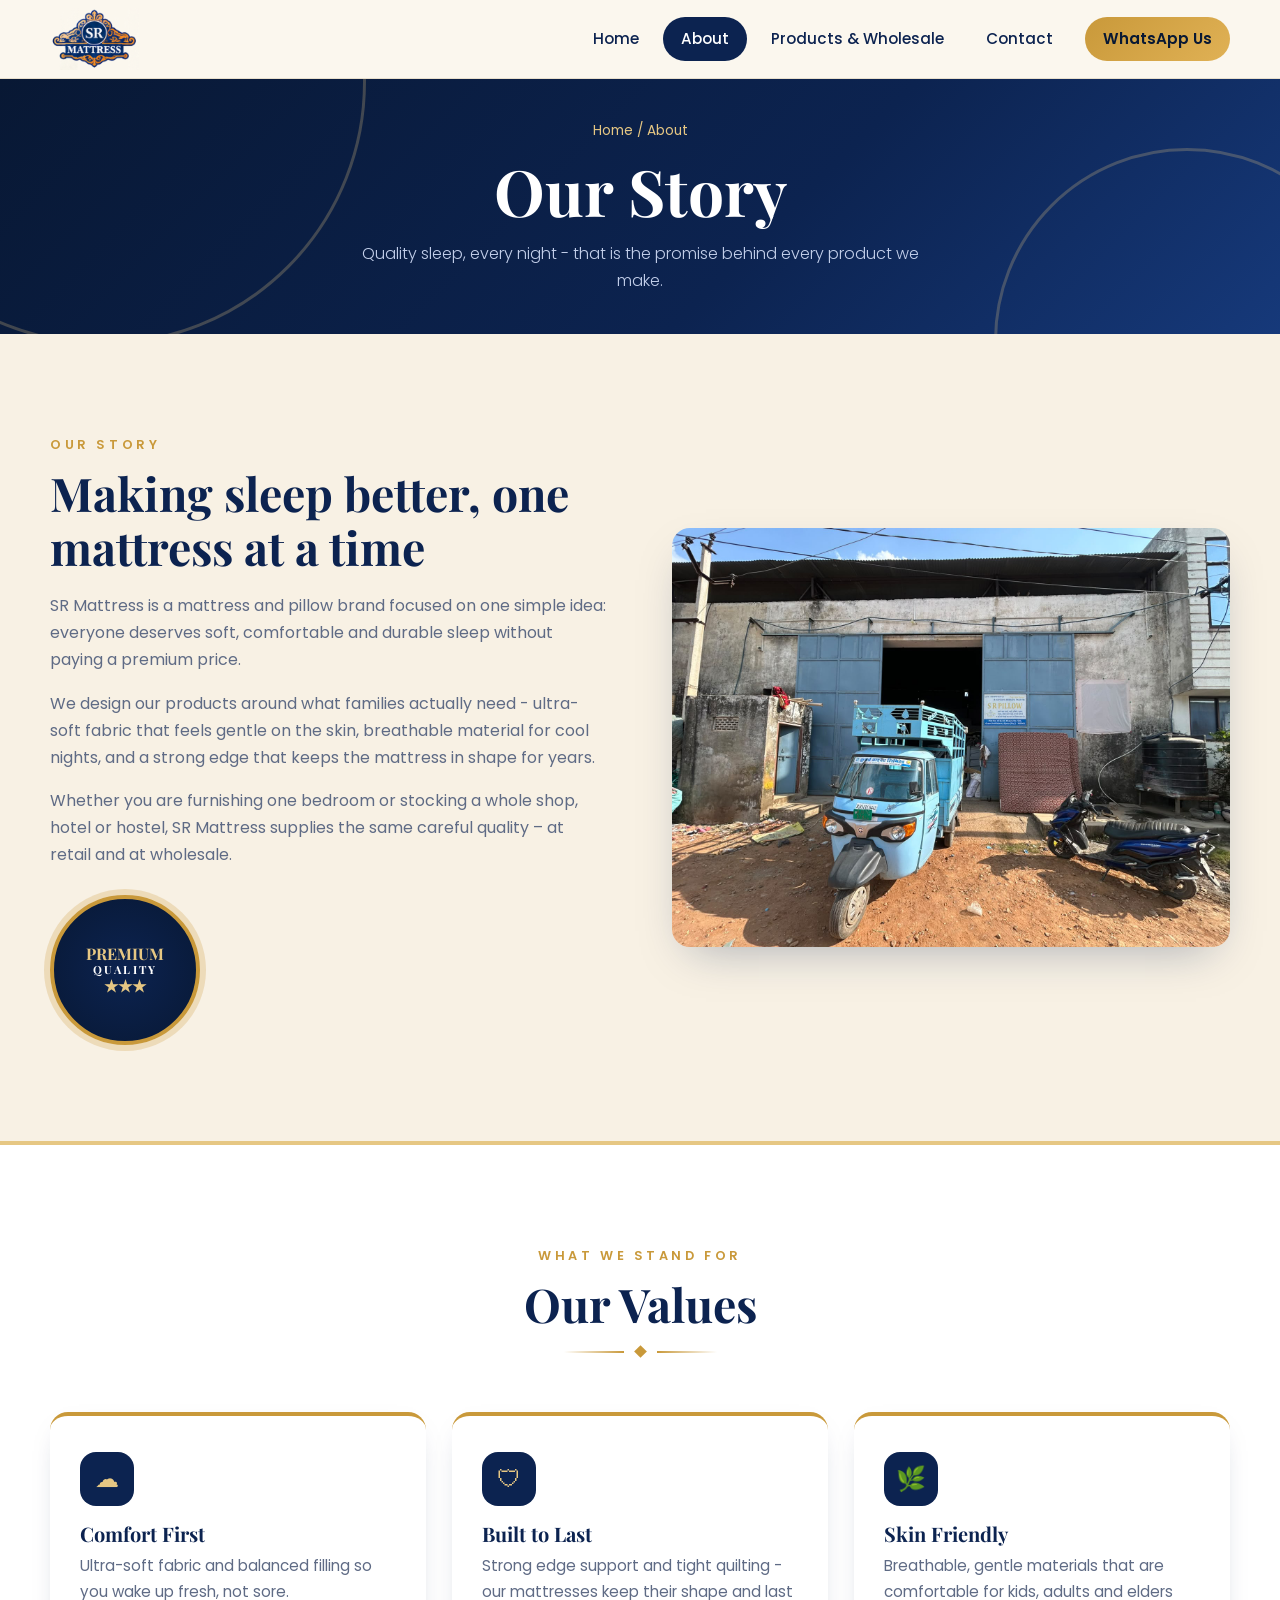
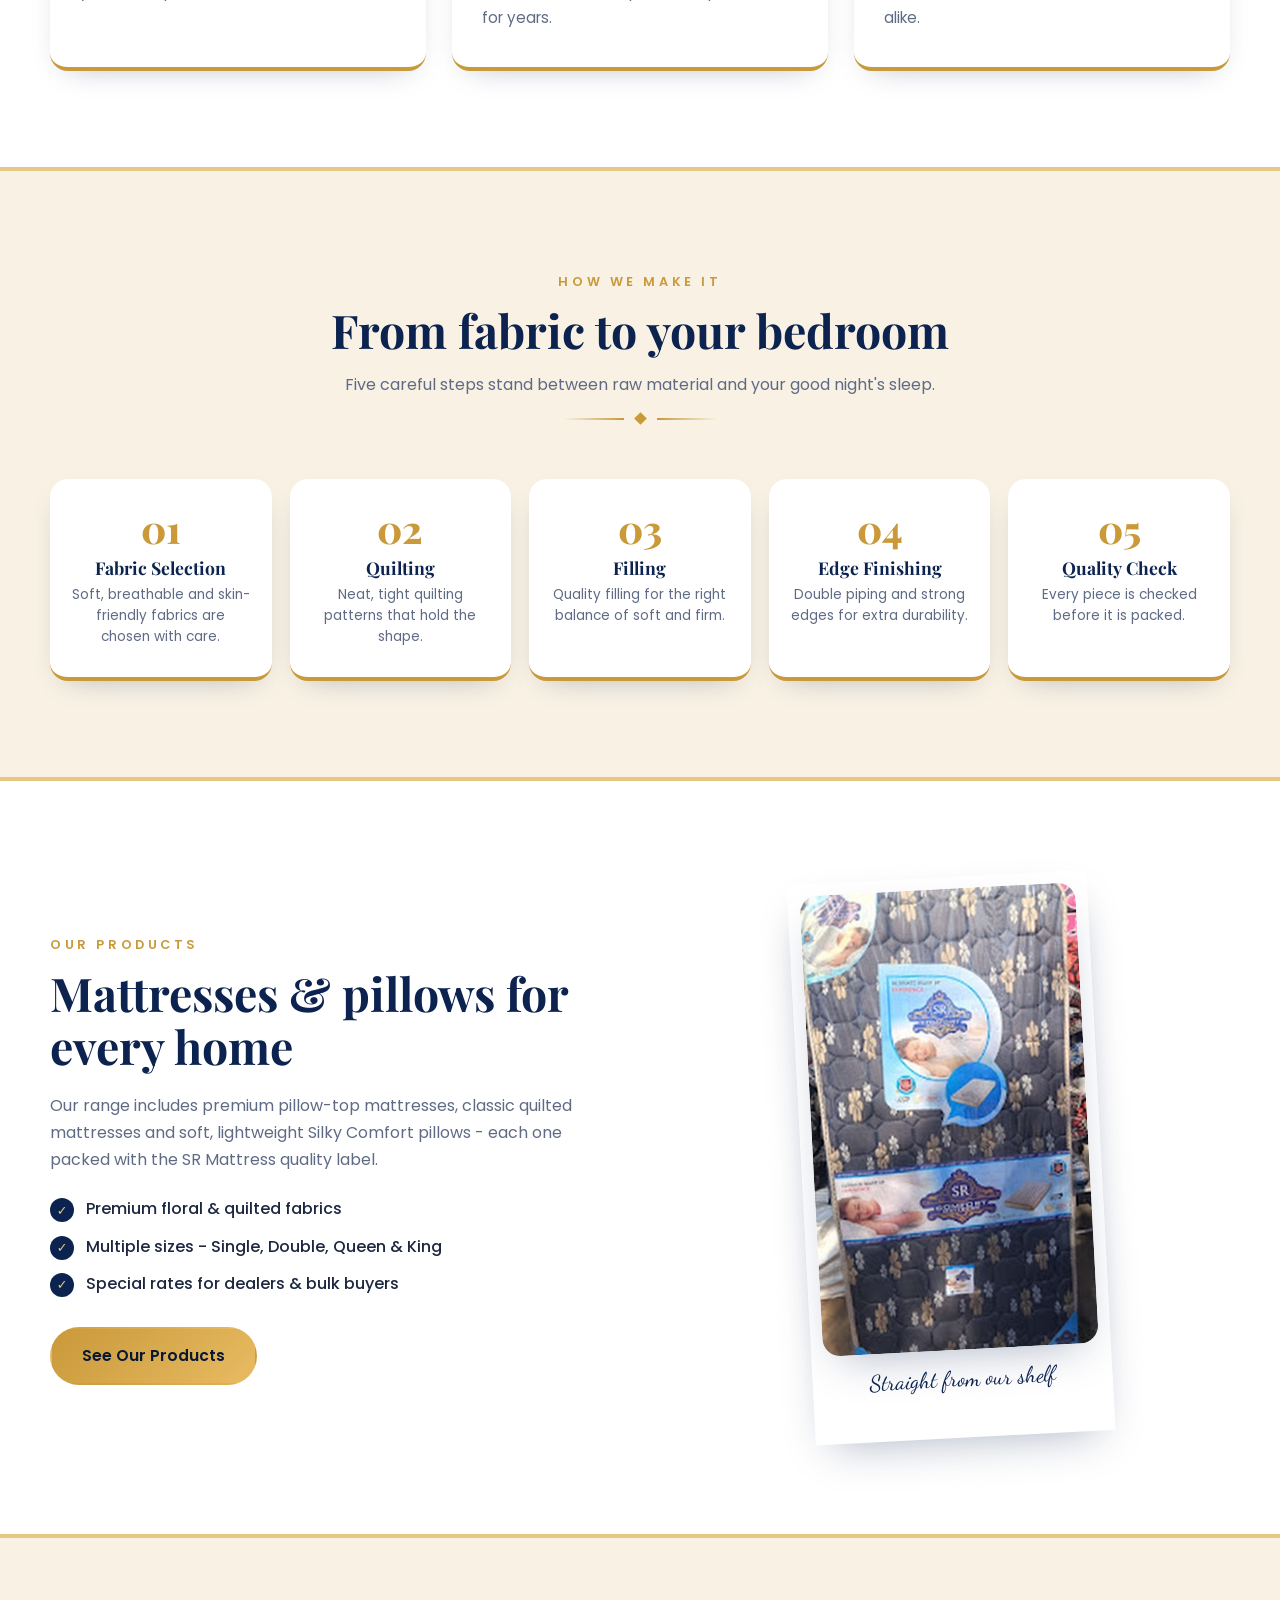
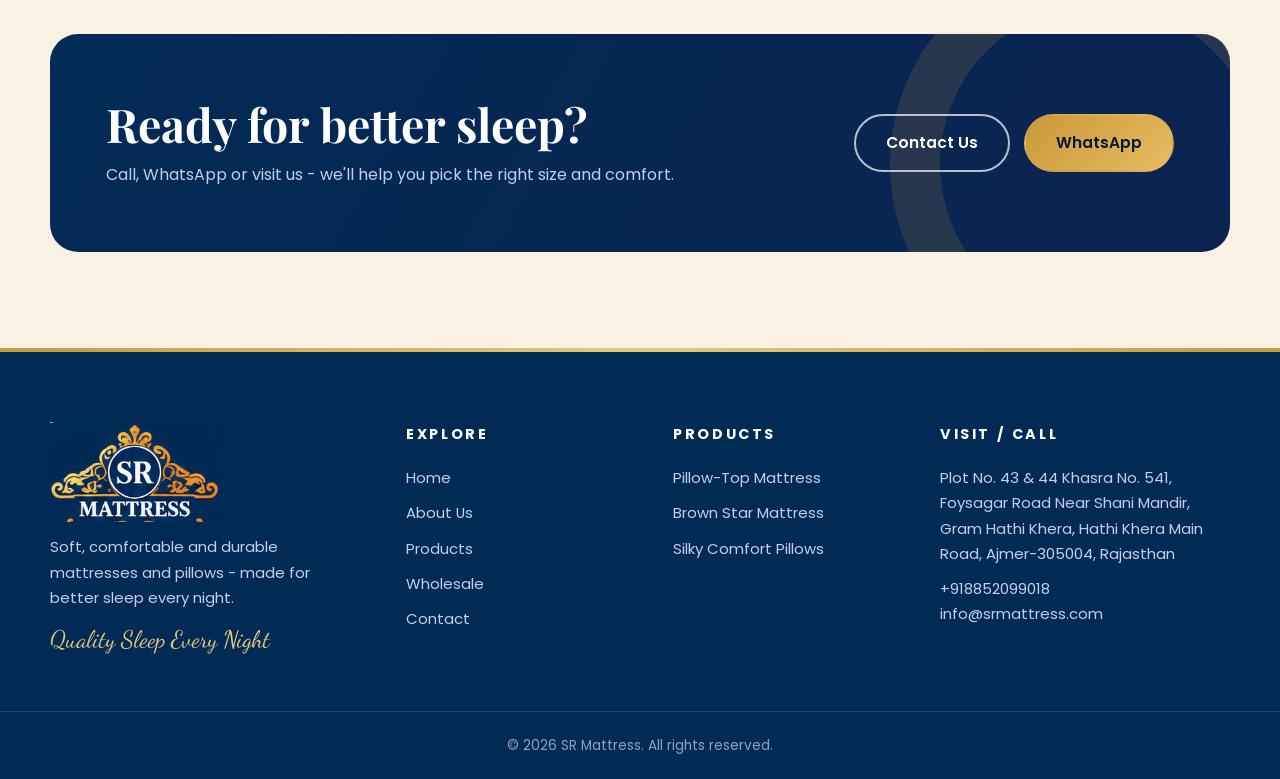
==== commit a5cc6600: "f" ====
--- a/about.html
+++ b/about.html
@@ -3,7 +3,9 @@
 <head>
     <meta charset="UTF-8">
     <meta name="viewport" content="width=device-width, initial-scale=1.0">
-    <title>ABOUT_SR-MATTRESS</title>
+    <title>About SR Mattress | Mattress Makers in Ajmer</title>
+    <meta name="description" content="Learn how SR Mattress makes soft, durable mattresses and pillows in Ajmer.">
+<meta name="description" content="Call, WhatsApp or visit SR Mattress in Ajmer for prices, wholesale quotes and delivery.">
     <link rel="stylesheet" href="style.css">
 </head>
 <body>
@@ -23,7 +25,7 @@
                 <a class="active" href="about.html">About</a>
                 <a href="products.html">Products & Wholesale</a>
                 <a href="contact.html">Contact</a>
-                <a class="cta" href="https://wa.me/919660432565?text=Hello%20SR%20Mattress" rel="noopener" target="_blank">WhatsApp Us</a>
+                <a class="cta" href="https://wa.me/918852099018?text=Hello%20SR%20Mattress" rel="noopener" target="_blank">WhatsApp Us</a>
             </nav>
         </div>
     </header>
@@ -139,7 +141,7 @@
                 </div>
                 <div class="actions">
                     <a class="btn btn-ghost" href="contact.html">Contact Us</a>
-                    <a class="btn btn-gold" href="https://wa.me/919800000000" rel="noopener" target="_blank">WhatsApp</a>
+                    <a class="btn btn-gold" href="https://wa.me/918852099018" rel="noopener" target="_blank">WhatsApp</a>
                 </div>
             </div>
         </div>
@@ -177,7 +179,7 @@
                 </p>
             </div>
         </div>
-        <div class="copy">@ 2026 SR Mattress. All rights reserved.</div>
+        <div class="copy">© 2026 SR Mattress. All rights reserved.</div>
     </footer>
 </body>
 </html>
--- a/style.css
+++ b/style.css
@@ -1,3 +1,4 @@
+@import url('https://fonts.googleapis.com/css2?family=Dancing+Script:wght@700&family=Playfair+Display:wght@500;700;800&family=Poppins:wght@300;400;500;600&display=swap');
 :root{
     --navy:#0c2350;
     --navy-deep:#012b55;
@@ -91,6 +92,10 @@
     margin-left:8px;
     /* box-shadow:0 8px 20px -8px var(--gold); */
 }
+.menu a.lang{
+    border:1.5px solid var(--gold);
+    padding:7px 14px;
+}
 .menu a.cta:hover{
     transform:translateY(-2px);
 }
@@ -1248,10 +1253,13 @@
         gap:18px;
     }
     iframe{
-        width: 820px;
-        height: 500px;    
-    }
-    .field{
+        display:block;
+        width:100%;
+        max-width:820px;
+        height:450px;
+        border:0;
+    }
+        .field{
         margin-bottom:18px;
     }
     .field label{
@@ -1350,10 +1358,6 @@
         }
         .story-block p {
             font-size: clamp(13.6px,.25vw,20px);
-        }
-        iframe{
-            width: 650px;
-            height: 400px;
         }
     }
     @media (max-width:860px){
@@ -1446,10 +1450,6 @@
         .story-block p {
             font-size: clamp(10.6px,.21vw,20px);
         }
-        iframe{
-            width: 650px;
-            height: 400px;
-        }
 
     }
     @media (max-width:620px){
@@ -1462,10 +1462,7 @@
         .hero .wrap{
             padding-bottom:130px;
         }
-        iframe{
-            height: 200px;
-            width: 350px;
-        }
+        iframe{ height:300px; }
     }
 /* touch screens have no hover -> always show price details under the card */
     @media (hover:none){
